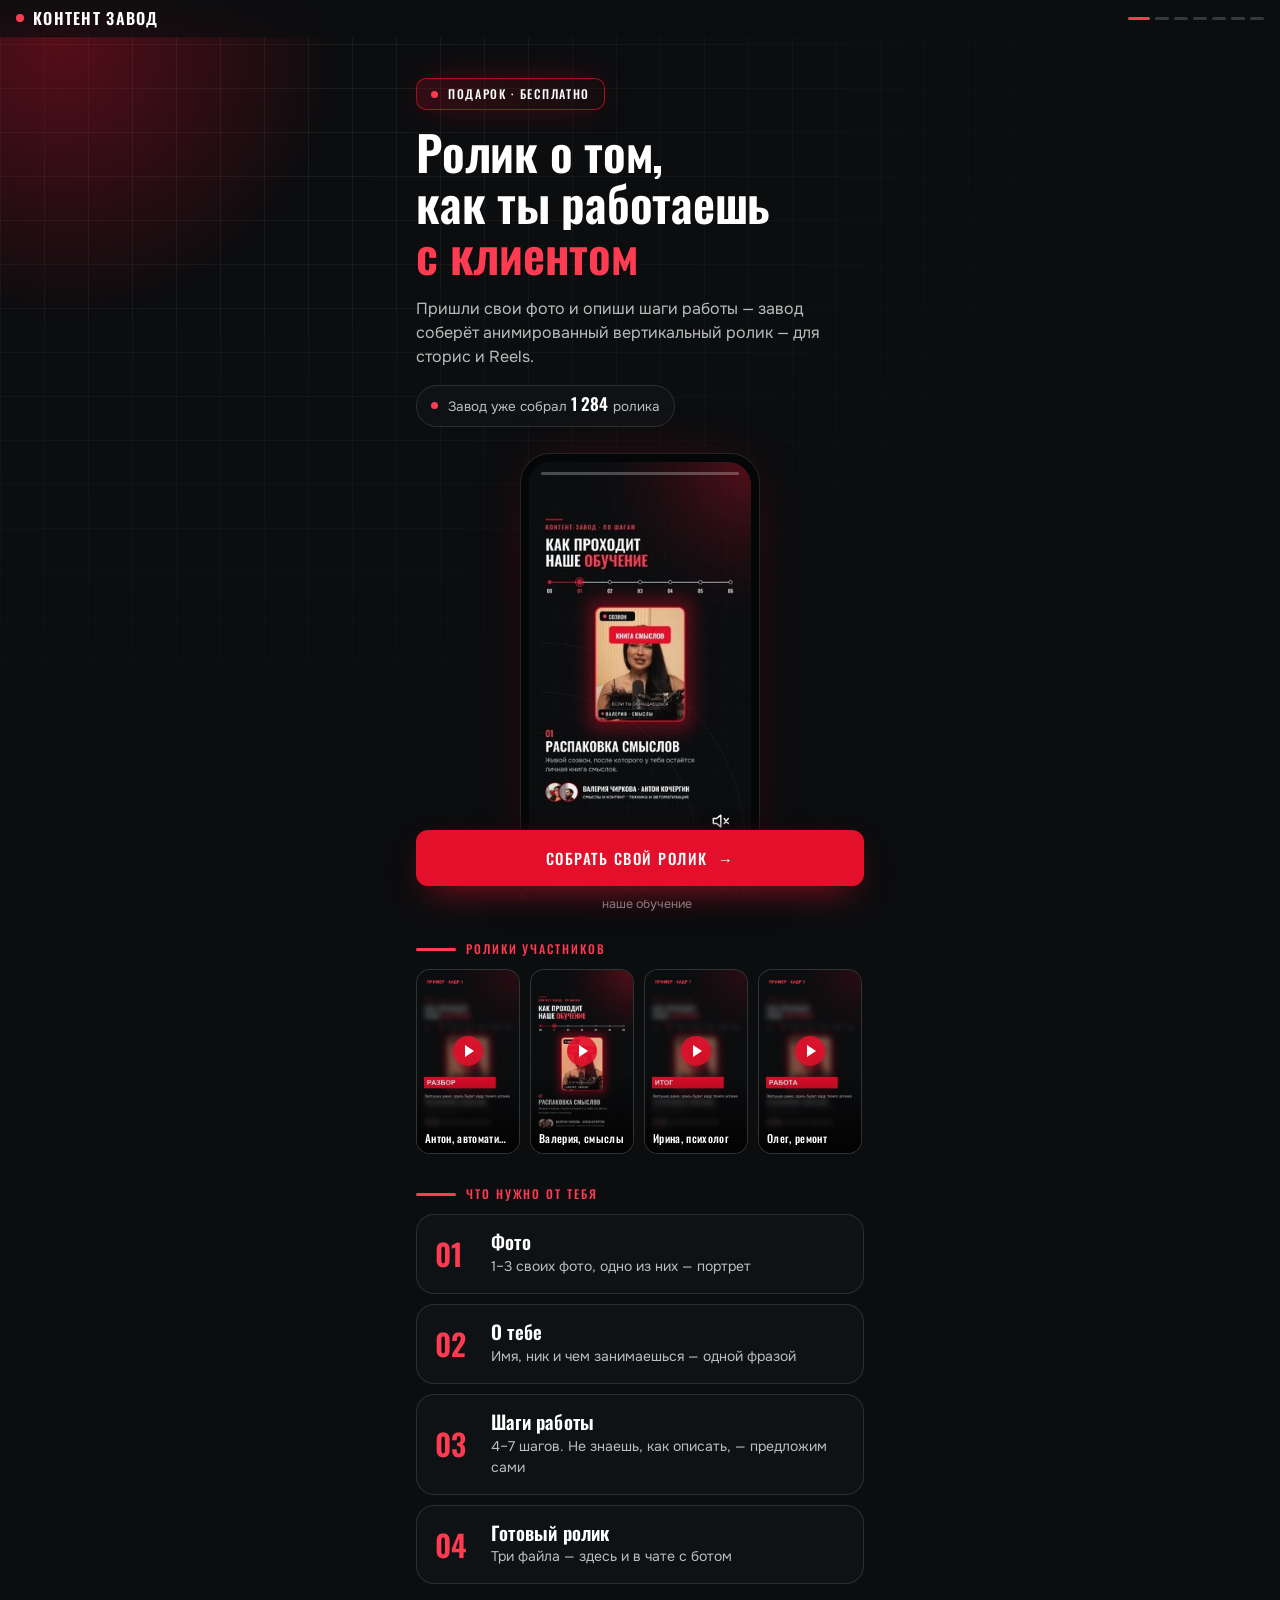
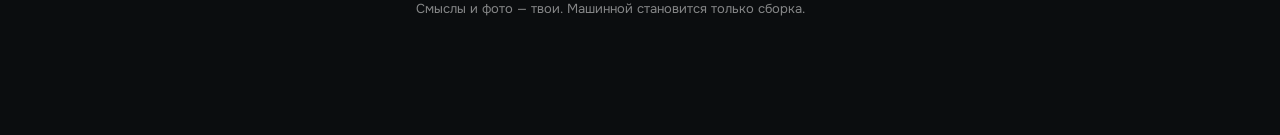
==== app/index.html @ 352eba52 "Живое приложение-прототип (подарок + пульт завода, подставные данные), старт index → app/?demo=1" ====
<!doctype html>
<html lang="ru">
<head>
<meta charset="utf-8">
<meta name="viewport" content="width=device-width, initial-scale=1, viewport-fit=cover, maximum-scale=1, user-scalable=no">
<meta name="color-scheme" content="dark">
<meta name="theme-color" content="#0B0D0F">
<meta name="robots" content="noindex, nofollow">
<title>КОНТЕНТ ЗАВОД — твой ролик</title>
<!-- единственный внешний скрипт: мост Telegram. Шрифты, картинки и пример ролика — локальные -->
<script src="https://telegram.org/js/telegram-web-app.js"></script>
<link rel="icon" href="data:image/svg+xml,%3Csvg xmlns='http://www.w3.org/2000/svg' viewBox='0 0 16 16'%3E%3Ccircle cx='8' cy='8' r='6' fill='%23FF3B52'/%3E%3C/svg%3E">
<link rel="stylesheet" href="app.css">
</head>
<body>

<div class="bg" aria-hidden="true"><div class="grid"></div><div class="glow"></div></div>

<header class="top" id="top">
  <button class="back" id="backBtn" type="button" aria-label="Назад">
    <svg viewBox="0 0 24 24"><path d="M15 5l-7 7 7 7"/></svg>
  </button>
  <div class="logo"><i></i>КОНТЕНТ ЗАВОД</div>
  <div class="steps" id="steps" aria-hidden="true"><i></i><i></i><i></i><i></i><i></i><i></i><i></i></div>
</header>

<main id="app">

<!-- 1. ПРИВЕТСТВИЕ + ПРИМЕР -->
<section class="scr" data-screen="welcome" aria-labelledby="h-welcome">
  <span class="plaque in"><i></i>Подарок · бесплатно</span>
  <h1 id="h-welcome" class="title">
    <span class="ln"><span>Ролик о том,</span></span>
    <span class="ln"><span>как ты работаешь</span></span>
    <span class="ln"><span><em>с клиентом</em></span></span>
  </h1>
  <p class="lead in d2">Пришли свои фото и опиши шаги работы — завод соберёт анимированный вертикальный ролик — для сторис и Reels.</p>
  <div class="counter" id="counter" hidden><span class="counter-pulse" aria-hidden="true"></span><span>Завод уже собрал <b id="cntNum">0</b> <span id="cntWord">роликов</span></span></div>

  <figure class="example in d3">
    <div class="phone">
      <div class="scr9">
        <video id="exVideo" src="primer/example.mp4" poster="primer/example.jpg" playsinline muted loop autoplay preload="metadata"></video>
        <button class="snd" type="button" data-for="exVideo" aria-label="Включить звук">
          <svg viewBox="0 0 24 24"><path d="M4 9v6h4l5 4V5L8 9H4z"/><path class="x" d="M17 9l5 6M22 9l-5 6"/><path class="w" d="M17 8.5a5 5 0 010 7M19.5 6a8.5 8.5 0 010 12"/></svg>
        </button>
        <div class="vprog"><i data-prog="exVideo"></i></div>
      </div>
    </div>
    <figcaption><span class="dot"></span>Пример: так завод собрал ролик про наше обучение</figcaption>
  </figure>

  <div class="gal" id="gal" hidden>
    <div class="gal-h"><span class="eyebrow">Ролики участников</span></div>
    <div class="gal-row" id="galRow"></div>
  </div>

  <div class="eyebrow in d3">Что нужно от тебя</div>
  <ol class="how">
    <li class="in d3"><b>01</b><div><strong>Фото</strong><span>1–3 своих фото, одно из них — портрет</span></div></li>
    <li class="in d4"><b>02</b><div><strong>О тебе</strong><span>Имя, ник и чем занимаешься — одной фразой</span></div></li>
    <li class="in d5"><b>03</b><div><strong>Шаги работы</strong><span>4–7 шагов. Не знаешь, как описать, — предложим сами</span></div></li>
    <li class="in d5"><b>04</b><div><strong>Готовый ролик</strong><span>Три файла — здесь и в чате с ботом</span></div></li>
  </ol>
  <p class="fine in d5">Смыслы и фото — твои. Машинной становится только сборка.</p>
</section>

<!-- 2. СОГЛАСИЕ + ФОТО -->
<section class="scr" data-screen="photos" aria-labelledby="h-photos">
  <div class="eyebrow">Шаг 1 из 4</div>
  <h2 id="h-photos" class="title2">Твои <em>фото</em></h2>
  <p class="lead">От одного до трёх. Первое — портрет: лицо крупно, хороший свет.</p>

  <label class="consent" id="consentBox">
    <input type="checkbox" id="consent">
    <span class="cb" aria-hidden="true"></span>
    <span class="ctext">Соглашаюсь на обработку моих фото. Они нужны только для этого ролика и удаляются через 7 дней. <button type="button" class="inline-link" id="policyLink">Политика обработки данных</button></span>
  </label>

  <div class="slots" id="slots">
    <button class="slot main" type="button" data-slot="0"><span class="slot-empty"><span class="plus"><svg viewBox="0 0 24 24"><path d="M12 5v14M5 12h14"/></svg></span><b>Портрет</b><small>обязательно</small></span></button>
    <button class="slot" type="button" data-slot="1"><span class="slot-empty"><span class="plus sm"><svg viewBox="0 0 24 24"><path d="M12 5v14M5 12h14"/></svg></span><b>Ещё фото</b><small>по желанию</small></span></button>
    <button class="slot" type="button" data-slot="2"><span class="slot-empty"><span class="plus sm"><svg viewBox="0 0 24 24"><path d="M12 5v14M5 12h14"/></svg></span><b>Ещё фото</b><small>по желанию</small></span></button>
  </div>
  <input type="file" id="fileInput" accept="image/*" multiple hidden>
  <p class="slot-hint" id="slotHint">Сначала отметь согласие — потом откроется загрузка.</p>
  <button class="demo-fill" id="demoFill" type="button" hidden>Демо: взять примеры фото</button>

  <details class="tips">
    <summary>Какие фото подойдут</summary>
    <ul>
      <li><b>Портрет.</b> Ты смотришь в камеру, лицо крупно, свет спереди или сбоку. Можно селфи.</li>
      <li><b>Ещё фото.</b> Ты за работой, с ноутбуком, на встрече или выступлении — то, что показывает твоё дело.</li>
      <li><b>Только ты.</b> Без чужих лиц на первом плане — ролик про тебя.</li>
      <li><b>Вертикальные лучше.</b> Горизонтальные тоже примем, но обрежем по бокам.</li>
    </ul>
  </details>
  <div class="upbar" id="upbar" hidden><i><u id="upProg"></u></i><span id="upText">Загружаю…</span></div>
</section>

<!-- 3. О ТЕБЕ -->
<section class="scr" data-screen="about" aria-labelledby="h-about">
  <div class="eyebrow">Шаг 2 из 4</div>
  <h2 id="h-about" class="title2">Расскажи <em>о себе</em></h2>
  <p class="lead">Эти слова будут в ролике — пиши так, как хочешь, чтобы тебя видели.</p>

  <div class="field">
    <label for="imya">Как тебя подписать</label>
    <input id="imya" maxlength="40" autocomplete="name" placeholder="Например: Анна Смирнова">
  </div>
  <div class="field">
    <label for="nik">Ник в соцсетях</label>
    <input id="nik" maxlength="40" autocomplete="off" autocapitalize="off" spellcheck="false" placeholder="@anna.smm">
  </div>
  <div class="field">
    <label for="niche">Чем ты занимаешься <small>одной фразой</small></label>
    <input id="niche" maxlength="90" autocomplete="off" placeholder="Например: дизайн интерьеров под ключ">
    <div class="hint"><span>По этой фразе завод подскажет шаги, если понадобится.</span></div>
  </div>
  <div class="field">
    <label for="zagolovok">Заголовок ролика <small>необязательно</small></label>
    <input id="zagolovok" maxlength="40" autocomplete="off" placeholder="КАК Я РАБОТАЮ С КЛИЕНТОМ">
    <div class="hint"><span>Пусто — поставим «Как я работаю с клиентом».</span><b id="zgCount">0/40</b></div>
  </div>
</section>

<!-- 4. ШАГИ -->
<section class="scr" data-screen="steps" aria-labelledby="h-steps">
  <div class="eyebrow">Шаг 3 из 4</div>
  <h2 id="h-steps" class="title2">Как ты ведёшь <em>клиента</em></h2>
  <p class="lead">От 4 до 7 шагов: от первого касания до результата. У каждого — короткое название и пояснение в одну строку.</p>

  <button class="suggest" id="suggestBtn" type="button">
    <svg viewBox="0 0 24 24"><path d="M12 3l1.8 4.7L18.5 9.5 13.8 11.3 12 16l-1.8-4.7L5.5 9.5l4.7-1.8z"/><path d="M19 15l.8 2.2L22 18l-2.2.8L19 21l-.8-2.2L16 18l2.2-.8z"/></svg>
    <span><b>Предложи шаги сам</b><small id="suggestSub">По твоей нише — потом поправишь</small></span>
  </button>

  <button class="voice" id="voiceBtn" type="button" hidden>
    <svg viewBox="0 0 24 24"><rect x="9" y="3" width="6" height="11" rx="3"/><path d="M5.5 11a6.5 6.5 0 0013 0M12 17.5V21M8.5 21h7"/></svg>
    <span><b>Надиктовать голосом</b><small>Расскажи боту — он разложит на шаги</small></span>
  </button>
  <div class="voice-wait" id="voiceWait" hidden role="status" aria-live="polite">
    <span class="eq" aria-hidden="true"><i></i><i></i><i></i><i></i><i></i></span>
    <span class="vw-t"><b id="voiceWaitH">Жду голосовое</b><small id="voiceWaitText">В чате с ботом удерживай микрофон и расскажи по порядку, как ведёшь клиента. Шаги появятся здесь сами.</small></span>
    <button type="button" class="vw-x" id="voiceStop" aria-label="Не ждать голосовое"><svg viewBox="0 0 24 24"><path d="M6 6l12 12M18 6L6 18"/></svg></button>
  </div>

  <ol class="shagi" id="shagi"></ol>
  <button class="add-step" id="addStep" type="button"><svg viewBox="0 0 24 24"><path d="M12 5v14M5 12h14"/></svg>Добавить шаг</button>
  <p class="fine" id="stepsNote"></p>
</section>

<!-- 5. ЦВЕТ -->
<section class="scr" data-screen="color" aria-labelledby="h-color">
  <div class="eyebrow">Шаг 4 из 4</div>
  <h2 id="h-color" class="title2">Цвет и <em>стиль</em></h2>
  <p class="lead">Необязательно. По умолчанию — красный Контент-завода. Ниже — твой ролик до сборки.</p>

  <div class="swatches" id="swatches" role="radiogroup" aria-label="Цвет акцента"></div>
  <p class="sw-cap" id="swCap">Красный завода</p>

  <div class="styles" id="styles" hidden>
    <div class="styles-h">Оформление</div>
    <div class="style-row" id="styleRow" role="radiogroup" aria-label="Оформление ролика"></div>
  </div>

  <div class="mock" id="mock" aria-hidden="true">
    <div class="mock-live"><i></i>Живой макет</div>
    <div class="phone">
      <div class="scr9 mk" id="mk">
        <div class="mk-glow"></div>
        <div class="mk-bars" id="mkBars"></div>
        <div class="mk-head">
          <div class="mk-eb"><i></i><span id="mkEb">ПО ШАГАМ</span></div>
          <div class="mk-h" id="mkH">КАК Я РАБОТАЮ <em>С КЛИЕНТОМ</em></div>
          <div class="mk-line" id="mkLine"><u id="mkRun"></u></div>
        </div>
        <div class="mk-stage" id="mkStage"></div>
        <div class="mk-foot"><img id="mkAva" alt=""><span><b id="mkName">ТВОЁ ИМЯ</b><small id="mkNik">@nik</small></span></div>
      </div>
    </div>
    <p class="mock-cap">Так пойдут твои шаги в ролике. Точный вид соберёт завод.</p>
  </div>
</section>

<!-- 6. СБОРКА -->
<section class="scr" data-screen="build" aria-labelledby="h-build">
  <div class="eyebrow">Сборка</div>
  <h2 id="h-build" class="title2">Собираю <em>твой ролик</em>…</h2>

  <div class="machine" aria-hidden="true">
    <svg class="ring" viewBox="0 0 200 200">
      <defs><linearGradient id="rg" x1="0" y1="0" x2="1" y2="1"><stop offset="0" stop-color="#FF6A7C"/><stop offset="1" stop-color="#E4102B"/></linearGradient></defs>
      <circle class="trk" cx="100" cy="100" r="88"/>
      <circle class="val" id="ringVal" cx="100" cy="100" r="88"/>
      <circle class="orb" cx="100" cy="12" r="5"/>
    </svg>
    <div class="pct"><b id="pctNum">0</b><span>%</span></div>
  </div>
  <div class="stage" role="status" aria-live="polite">
    <span class="dot"></span><span id="stageText">Готовлю фото</span>
  </div>
  <p class="stage-detail" id="stageDetail" aria-live="polite"></p>
  <div class="queue" id="queueBox" hidden>Перед тобой в очереди: <b id="queueNum">1</b></div>

  <div class="belt" id="beltBox" aria-hidden="true"><div class="belt-track" id="belt"></div><span class="scan"></span></div>

  <div class="reel" id="reel" hidden>
    <div class="reel-h"><span>Кадры твоего ролика</span><b id="reelCount">0</b></div>
    <div class="reel-track" id="reelTrack"></div>
  </div>

  <p class="note-chat">Можно свернуть приложение — готовые ролики придут тебе в чат от бота.</p>

  <div class="warm">
    <div class="warm-h">Пока ждёшь: завод умеет ещё…</div>
    <div class="warm-view" id="warm"></div>
    <div class="warm-dots" id="warmDots"></div>
  </div>
</section>

<!-- 7. ГОТОВО + ДОЖИМ -->
<section class="scr" data-screen="done" aria-labelledby="h-done">
  <div class="burst" aria-hidden="true"><i></i><i></i><i></i></div>
  <span class="plaque"><i></i>Готово</span>
  <h2 id="h-done" class="title2">Твой ролик — <em>готов</em></h2>

  <div class="fmt-tabs" role="tablist" id="fmtTabs">
    <button type="button" role="tab" data-fmt="instagram" class="on" aria-selected="true">Instagram</button>
    <button type="button" role="tab" data-fmt="telegram" aria-selected="false">Telegram</button>
    <button type="button" role="tab" data-fmt="youtube" aria-selected="false">YouTube</button>
  </div>

  <div class="player">
    <div class="phone big">
      <div class="scr9">
        <video id="video" playsinline loop muted preload="auto"></video>
        <button class="snd" type="button" data-for="video" aria-label="Включить звук">
          <svg viewBox="0 0 24 24"><path d="M4 9v6h4l5 4V5L8 9H4z"/><path class="x" d="M17 9l5 6M22 9l-5 6"/><path class="w" d="M17 8.5a5 5 0 010 7M19.5 6a8.5 8.5 0 010 12"/></svg>
        </button>
        <div class="vprog"><i data-prog="video"></i></div>
        <button class="fs-btn" type="button" id="fsBtn" aria-label="Смотреть на весь экран">
          <svg viewBox="0 0 24 24"><path d="M4 9V4h5M20 9V4h-5M4 15v5h5M20 15v5h-5"/></svg>
        </button>
      </div>
    </div>
  </div>

  <button class="btn story block" id="storyBtn" type="button" hidden>
    <svg viewBox="0 0 24 24"><circle cx="12" cy="12" r="9" stroke-dasharray="4 2.6"/><path d="M12 8v8M8 12h8"/></svg>Выложить в сторис
  </button>

  <div class="files" id="files">
    <div class="frow"><span class="fic">IG</span><span class="fnm"><b>Instagram</b><small>Reels</small></span><button class="btn white sm" type="button" data-dl="instagram"><svg viewBox="0 0 24 24"><path d="M12 4v11M7 10l5 5 5-5M5 20h14"/></svg>Скачать</button></div>
    <div class="frow"><span class="fic">TG</span><span class="fnm"><b>Telegram</b><small>сторис</small></span><button class="btn white sm" type="button" data-dl="telegram"><svg viewBox="0 0 24 24"><path d="M12 4v11M7 10l5 5 5-5M5 20h14"/></svg>Скачать</button></div>
    <div class="frow"><span class="fic">YT</span><span class="fnm"><b>YouTube</b><small>Shorts</small></span><button class="btn white sm" type="button" data-dl="youtube"><svg viewBox="0 0 24 24"><path d="M12 4v11M7 10l5 5 5-5M5 20h14"/></svg>Скачать</button></div>
  </div>
  <div class="unlock" id="unlockBox" hidden>
    <div class="unlock-t"><b>Instagram и YouTube — за подписку</b><small id="unlockText">Подпишись на канал завода — и оба формата откроются здесь же.</small></div>
    <button class="btn white sm" type="button" id="unlockBtn"><svg viewBox="0 0 24 24"><rect x="5" y="11" width="14" height="10" rx="2"/><path d="M8 11V8a4 4 0 018 0"/></svg><span id="unlockLbl">Открыть за подписку</span></button>
  </div>
  <p class="fine center">Ролик придёт тебе и в чат от бота — оттуда удобно переслать и выложить.</p>
  <button class="link-btn" id="chatBtn" type="button">Перейти в чат с ботом</button>

  <div class="vau">
    <div class="ba" id="baBox" hidden>
      <div class="vau-h">До и после</div>
      <div class="ba-view" id="baView">
        <img class="ba-after" id="baAfter" alt="Кадр из твоего ролика">
        <div class="ba-before" id="baBefore"><img id="baBeforeImg" alt="Твоё фото"></div>
        <span class="ba-tag l">Было: фото</span><span class="ba-tag r">Стало: ролик</span>
        <div class="ba-knob" id="baKnob"><i></i></div>
      </div>
    </div>

    <div class="hours" id="hoursBox" hidden>
      <div class="hours-n">≈<b id="hoursNum">0</b><span>ч</span></div>
      <p id="hoursText">столько потратил бы монтажёр на такой ролик. У завода ушло несколько минут.</p>
    </div>

    <div class="post" id="postBox" hidden>
      <div class="vau-h">Текст к посту</div>
      <div class="post-txt" id="postText"></div>
      <button class="btn ghost block" type="button" id="copyBtn"><svg viewBox="0 0 24 24"><rect x="8" y="8" width="12" height="12" rx="2"/><path d="M16 8V5a1 1 0 00-1-1H5a1 1 0 00-1 1v10a1 1 0 001 1h3"/></svg><span id="copyLbl">Скопировать текст</span></button>
    </div>

    <button class="gift" id="giftBtn" type="button" hidden>
      <span class="gift-ic"><svg viewBox="0 0 24 24"><rect x="3.5" y="9" width="17" height="11.5" rx="1.5"/><path d="M2.5 9h19v-3.5h-19zM12 5.5v15M12 5.5C9 1.5 5.5 3.5 8 5.5M12 5.5c3-4 6.5-2 4 0"/></svg></span>
      <span><b>Подарить ролик другу</b><small id="giftSub">Друг соберёт свой — тебе ещё одна бесплатная сборка</small></span>
    </button>

    <button class="redo" id="redoBtn" type="button" hidden>
      <svg viewBox="0 0 24 24"><path d="M4 20h4L19 9l-4-4L4 16z"/><path d="M13.5 6.5l4 4"/></svg>
      <span><b>Поправить текст и пересобрать</b><small id="redoSub">Одна бесплатная правка</small></span>
    </button>

    <label class="consent optin" id="optinBox" hidden>
      <input type="checkbox" id="optin">
      <span class="cb" aria-hidden="true"></span>
      <span class="ctext">Можно показать мой ролик в галерее участников — на первом экране приложения.</span>
    </label>
  </div>

  <!-- МЯГКОЕ ПРЕДЛОЖЕНИЕ: пульт завода в этом же приложении (zavod/) -->
  <div class="soft-zavod rv" id="softZavod">
    <div class="eyebrow">А если так — каждый день?</div>
    <h3>Подключи <em>завод</em> прямо здесь</h3>
    <p>Reels, карусели и подписи на твоих смыслах — в этом же Telegram. Присылаешь видео, утверждаешь, а завод выкладывает во все соцсети.</p>
  </div>

  <!-- ДОЖИМ -->
  <div class="funnel">
    <div class="beat rv"><b>01</b><h3>Это — <em>один</em> ролик.</h3><p>Из пары фото и твоих шагов получилось то, что не стыдно выложить.</p></div>
    <div class="beat rv"><b>02</b><h3>Хочешь, чтобы так собиралось <em>всё</em>?</h3><p>Reels, карусели, сторис, подписи — каждый день. Без вечеров за монтажом и без SMM-специалиста, которого каждый раз учишь заново.</p>
      <div class="tags"><span>Карусели</span><span>Reels</span><span>Разговорные Reels</span><span>Сторис</span><span>Подписи</span><span>Хуки</span></div></div>
    <div class="beat rv"><b>03</b><h3>На твоих смыслах, а не шаблонах.</h3><p>Живой созвон-распаковка с Валерией — и у тебя остаётся личная книга смыслов. На ней завод собирает хуки и тексты твоим голосом.</p></div>
    <div class="beat rv"><b>04</b><h3>И сам <em>публикует</em> во все соцсети.</h3><p>Каждая площадка получает свою подпись и выходит по плану, пока ты занят делом.</p></div>
    <div class="marq rv" aria-hidden="true"><div class="marq-row"><span>Instagram</span><span>ВКонтакте</span><span>Telegram</span><span>YouTube</span><span>Threads</span><span>Дзен</span><span>Rutube</span><span>Одноклассники</span><span>Instagram</span><span>ВКонтакте</span><span>Telegram</span><span>YouTube</span><span>Threads</span><span>Дзен</span><span>Rutube</span><span>Одноклассники</span></div></div>

    <div class="offer rv">
      <div class="offer-glow" aria-hidden="true"></div>
      <span class="badge">Это Контент-завод</span>
      <h3 class="offer-h">Реши вопрос с контентом <em>раз и навсегда</em></h3>
      <p>Хочешь, чтобы твой контент собирался с ещё более глубокими смыслами и хуками — автоматически, каждый день, и сам публиковался во все соцсети? Подключай завод прямо здесь, в Telegram.</p>
      <ul class="offer-list">
        <li>Не подрядчик и не сервис, а программа, которая стоит у тебя</li>
        <li>На твоих смыслах и твоей съёмке — без ИИ-аватаров</li>
        <li>Пройдём вместе или сделаем за тебя — как тебе удобнее</li>
      </ul>
      <!-- одна главная кнопка экрана: пульт завода в этом же приложении (zavod/) -->
      <button class="btn mega" id="zavodBtn" type="button"><span>Подключить завод</span><span class="arr">→</span></button>
      <button class="btn ghost block" id="siteBtn" type="button">Подробнее на сайте</button>
      <!-- бывшая «Забрать Контент-завод»: прямая оплата (S.offer.pay_url) — теперь второстепенной ссылкой -->
      <button class="link-btn" id="payBtn" type="button">Сразу к оплате</button>
      <p class="formula">Подрядчик уходит и забирает всё. Система остаётся у тебя.</p>
    </div>

    <div class="codeword rv">
      <div class="cw-word">ЗАВОД</div>
      <p><b>Хочешь сначала посмотреть вживую?</b> Напиши Валерии слово <b class="acc">ЗАВОД</b> — она расскажет, как работает наша автоматизация, и позовёт на ближайший эфир или созвон.</p>
      <button class="btn block" id="callBtn" type="button" hidden><svg viewBox="0 0 24 24"><rect x="3.5" y="5" width="17" height="15" rx="2"/><path d="M3.5 10h17M8 3v4M16 3v4"/></svg>Записаться на созвон</button>
      <button class="btn ghost block" id="mgrBtn" type="button"><svg viewBox="0 0 24 24"><path d="M21 4L3 11l6 2 2 6 3-4 5 4 2-15z"/></svg>Написать Валерии</button>
    </div>
  </div>
</section>

<!-- Ошибка сборки -->
<section class="scr" data-screen="fail" aria-labelledby="h-fail">
  <div class="eyebrow">Что-то пошло не так</div>
  <h2 id="h-fail" class="title2">Ролик <em>не собрался</em></h2>
  <p class="lead" id="failText">Такое бывает, если фото повреждено или связь оборвалась. Попробуй ещё раз — всё, что ты заполнил, сохранено.</p>
</section>

</main>

<div class="cta" id="cta"><button class="btn block" id="ctaBtn" type="button"><span id="ctaText">Собрать свой ролик</span><span class="arr">→</span></button></div>
<div class="theater" id="theater" hidden role="dialog" aria-modal="true" aria-label="Просмотр ролика">
  <video id="thVideo" playsinline loop preload="auto"></video>
  <div class="th-cap" id="thCap"></div>
  <button class="th-x" id="thClose" type="button" aria-label="Закрыть"><svg viewBox="0 0 24 24"><path d="M6 6l12 12M18 6L6 18"/></svg></button>
</div>

<div class="sheet" id="sheet" hidden role="dialog" aria-modal="true" aria-labelledby="h-sheet">
  <div class="sheet-bg" id="sheetBg"></div>
  <div class="sheet-card">
    <div class="sheet-grip" aria-hidden="true"></div>
    <h3 id="h-sheet" class="sheet-h">Поправить <em>текст</em></h3>
    <p class="sheet-sub">Фото и цвет останутся, завод пересоберёт ролик с новым текстом. Правка одна — проверь всё внимательно.</p>
    <div class="field"><label for="rzZag">Заголовок</label><input id="rzZag" maxlength="40" autocomplete="off"></div>
    <div class="field"><label for="rzImya">Имя</label><input id="rzImya" maxlength="40" autocomplete="off"></div>
    <div class="field"><label for="rzNik">Ник</label><input id="rzNik" maxlength="40" autocomplete="off" autocapitalize="off" spellcheck="false"></div>
    <div class="sheet-steps-h">Шаги</div>
    <ol class="shagi" id="rzShagi"></ol>
    <button class="btn block" id="rzGo" type="button"><span>Пересобрать ролик</span><span class="arr">→</span></button>
    <button class="link-btn" id="rzCancel" type="button">Не сейчас</button>
  </div>
</div>

<div class="toast" id="toast" role="alert"></div>
<div class="flash-screen" id="flashScr" aria-hidden="true"></div>

<script src="app.js"></script>
</body>
</html>
---- app/app.css ----
/* Контент-завод · мини-приложение лид-магнита. Стиль — сайт завода + брендбук v1.0 */
@font-face{font-family:'Onest';font-weight:400;font-display:swap;src:url(fonts/onest-400-cyrillic.woff2) format('woff2');unicode-range:U+0301,U+0400-045F,U+0490-0491,U+04B0-04B1,U+2116}
@font-face{font-family:'Onest';font-weight:400;font-display:swap;src:url(fonts/onest-400-latin.woff2) format('woff2');unicode-range:U+0000-00FF,U+0131,U+0152-0153,U+02BB-02BC,U+02C6,U+02DA,U+02DC,U+0304,U+0308,U+0329,U+2000-206F,U+20AC,U+2122,U+2191,U+2193,U+2212,U+2215,U+FEFF,U+FFFD}
@font-face{font-family:'Onest';font-weight:500;font-display:swap;src:url(fonts/onest-500-cyrillic.woff2) format('woff2');unicode-range:U+0301,U+0400-045F,U+0490-0491,U+04B0-04B1,U+2116}
@font-face{font-family:'Onest';font-weight:500;font-display:swap;src:url(fonts/onest-500-latin.woff2) format('woff2');unicode-range:U+0000-00FF,U+0131,U+0152-0153,U+02BB-02BC,U+02C6,U+02DA,U+02DC,U+0304,U+0308,U+0329,U+2000-206F,U+20AC,U+2122,U+2191,U+2193,U+2212,U+2215,U+FEFF,U+FFFD}
@font-face{font-family:'Oswald';font-weight:500;font-display:swap;src:url(fonts/oswald-500-cyrillic.woff2) format('woff2');unicode-range:U+0301,U+0400-045F,U+0490-0491,U+04B0-04B1,U+2116}
@font-face{font-family:'Oswald';font-weight:500;font-display:swap;src:url(fonts/oswald-500-latin.woff2) format('woff2');unicode-range:U+0000-00FF,U+0131,U+0152-0153,U+02BB-02BC,U+02C6,U+02DA,U+02DC,U+0304,U+0308,U+0329,U+2000-206F,U+20AC,U+2122,U+2191,U+2193,U+2212,U+2215,U+FEFF,U+FFFD}
@font-face{font-family:'Oswald';font-weight:600;font-display:swap;src:url(fonts/oswald-600-cyrillic.woff2) format('woff2');unicode-range:U+0301,U+0400-045F,U+0490-0491,U+04B0-04B1,U+2116}
@font-face{font-family:'Oswald';font-weight:600;font-display:swap;src:url(fonts/oswald-600-latin.woff2) format('woff2');unicode-range:U+0000-00FF,U+0131,U+0152-0153,U+02BB-02BC,U+02C6,U+02DA,U+02DC,U+0304,U+0308,U+0329,U+2000-206F,U+20AC,U+2122,U+2191,U+2193,U+2212,U+2215,U+FEFF,U+FFFD}

:root{
  --red:#E4102B; --red-l:#FF3B52; --ink:#161A1D; --night:#0B0D0F; --card:#0F1214;
  --paper:#F5F6F7; --muted:rgba(255,255,255,.72); --dim:rgba(255,255,255,.5);
  --line:rgba(255,255,255,.12);
  --ease:cubic-bezier(.2,.7,.2,1);
  --safe-t:max(env(safe-area-inset-top,0px), calc(var(--tg-safe-area-inset-top,0px) + var(--tg-content-safe-area-inset-top,0px)));
  --safe-b:max(env(safe-area-inset-bottom,0px), var(--tg-safe-area-inset-bottom,0px));
  --top-h:56px; --cta-h:88px;
  --H:Oswald,Impact,sans-serif; --T:Onest,Arial,sans-serif;
}
*{box-sizing:border-box;margin:0;padding:0;-webkit-tap-highlight-color:transparent}
html,body{background:var(--night);color:#fff}
body{font:400 16px/1.5 var(--T);min-height:100vh;min-height:100dvh;overflow-x:hidden;-webkit-font-smoothing:antialiased;overscroll-behavior-y:none}
img,video{display:block;max-width:100%}
button{font:inherit;color:inherit;background:none;border:0;cursor:pointer}
input{font:inherit}
[hidden]{display:none!important}
em{font-style:normal;color:var(--red-l)}

/* фон: сетка + красное свечение из угла (брендбук, «фон с сеткой») */
.bg{position:fixed;inset:0;z-index:0;pointer-events:none;overflow:hidden}
.bg .grid{position:absolute;inset:0;background-image:linear-gradient(var(--line) 1px,transparent 1px),linear-gradient(90deg,var(--line) 1px,transparent 1px);background-size:44px 44px;-webkit-mask-image:radial-gradient(ellipse at 20% 10%,#000 10%,transparent 65%);mask-image:radial-gradient(ellipse at 20% 10%,#000 10%,transparent 65%);opacity:.45}
.bg .glow{position:absolute;width:640px;height:640px;left:-260px;top:-280px;background:radial-gradient(circle,rgba(228,16,43,.35),transparent 62%);transition:transform 1.2s var(--ease),opacity 1.2s}
body[data-screen="build"] .bg .glow{transform:translate(160px,120px) scale(1.15)}
body[data-screen="done"] .bg .glow{opacity:.6}

/* шапка */
.top{position:fixed;top:0;left:0;right:0;z-index:30;display:flex;align-items:center;gap:12px;padding:calc(var(--safe-t) + 10px) 16px 10px;background:linear-gradient(rgba(11,13,15,.92),rgba(11,13,15,.72));backdrop-filter:blur(12px);-webkit-backdrop-filter:blur(12px);border-bottom:1px solid transparent;transition:border-color .3s}
.top.scrolled{border-color:var(--line)}
.logo{font:600 16px/1 var(--H);letter-spacing:.08em;display:flex;align-items:center;gap:9px;white-space:nowrap}
.logo i{width:8px;height:8px;border-radius:50%;background:var(--red-l);animation:pulse 2s infinite}
@keyframes pulse{0%{box-shadow:0 0 0 0 rgba(255,59,82,.6)}70%{box-shadow:0 0 0 10px rgba(255,59,82,0)}100%{box-shadow:0 0 0 0 rgba(255,59,82,0)}}
.back{width:36px;height:36px;margin-left:-8px;border-radius:10px;display:none;place-items:center}
.back svg{width:22px;height:22px;stroke:#fff;fill:none;stroke-width:1.8;stroke-linecap:round;stroke-linejoin:round}
body.can-back:not(.tg) .back{display:grid}
.steps{margin-left:auto;display:flex;gap:5px}
.steps i{width:14px;height:3px;border-radius:2px;background:rgba(255,255,255,.18);transition:background .4s,width .4s var(--ease)}
.steps i.on{background:var(--red-l);width:22px}
.steps i.past{background:rgba(255,59,82,.55)}

/* экраны */
main{position:relative;z-index:1;overflow-x:hidden;overflow-x:clip}
.scr{display:none;position:relative;padding:calc(var(--safe-t) + var(--top-h) + 22px) 16px calc(var(--cta-h) + var(--safe-b) + 28px);max-width:480px;margin:0 auto;min-height:100vh;min-height:100dvh}
body.tg .scr{padding-bottom:calc(var(--safe-b) + 32px)}
.scr.active{display:block;animation:scrIn .55s var(--ease) both}
.scr.active.from-back{animation-name:scrInBack}
.scr.leaving{display:block;position:absolute;left:0;right:0;top:0;animation:scrOut .3s ease both;pointer-events:none}
@keyframes scrIn{from{opacity:0;transform:translateX(28px)}to{opacity:1;transform:none}}
@keyframes scrInBack{from{opacity:0;transform:translateX(-28px)}to{opacity:1;transform:none}}
@keyframes scrOut{to{opacity:0;transform:translateX(-18px)}}

/* появление элементов внутри экрана */
.scr.active .in{animation:rise .8s var(--ease) both}
.d2{animation-delay:.12s!important}.d3{animation-delay:.22s!important}.d4{animation-delay:.32s!important}.d5{animation-delay:.42s!important}
@keyframes rise{from{opacity:0;transform:translateY(18px)}to{opacity:1;transform:none}}

/* типографика */
.eyebrow{display:flex;align-items:center;gap:10px;font:500 12px/1 var(--H);letter-spacing:.16em;text-transform:uppercase;color:var(--red-l);margin-bottom:14px}
.eyebrow::before{content:"";width:40px;height:3px;background:currentColor;border-radius:2px}
.title{font:600 clamp(38px,11vw,48px)/1.02 var(--H);letter-spacing:-.005em;margin:18px 0 16px}
.title .ln{display:block;overflow:hidden;padding-bottom:.04em}
.title .ln>span{display:block}
.scr.active .title .ln>span{animation:lnUp .9s var(--ease) both}
.scr.active .title .ln:nth-child(2)>span{animation-delay:.1s}
.scr.active .title .ln:nth-child(3)>span{animation-delay:.2s}
@keyframes lnUp{from{transform:translateY(105%)}to{transform:none}}
.title2{font:600 clamp(32px,9vw,40px)/1.04 var(--H);margin:0 0 10px}
.lead{font-size:16px;line-height:1.5;color:var(--muted)}
.fine{font-size:13px;line-height:1.45;color:var(--dim);margin-top:16px}
.center{text-align:center}

/* плашка-анонс */
.plaque{display:inline-flex;align-items:center;gap:10px;padding:9px 14px;border:1px solid rgba(228,16,43,.7);border-radius:10px;background:linear-gradient(90deg,rgba(228,16,43,.18),rgba(228,16,43,.04));box-shadow:0 0 34px -10px rgba(228,16,43,.6);font:500 12px/1 var(--H);letter-spacing:.14em;text-transform:uppercase}
.plaque i{width:7px;height:7px;border-radius:50%;background:var(--red-l);animation:pulse 2s infinite}

/* кнопки */
.btn{display:inline-flex;align-items:center;justify-content:center;gap:10px;min-height:56px;padding:0 22px;border-radius:12px;background:var(--red);color:#fff;font:500 15px/1 var(--H);letter-spacing:.1em;text-transform:uppercase;box-shadow:0 14px 36px -14px rgba(228,16,43,.75);transition:transform .2s var(--ease),background .2s,box-shadow .2s,opacity .2s;user-select:none}
.btn:active{transform:scale(.97)}
.btn .arr{transition:transform .25s var(--ease)}
.btn:hover .arr{transform:translateX(4px)}
.btn svg{width:20px;height:20px;stroke:currentColor;fill:none;stroke-width:1.6;stroke-linecap:round;stroke-linejoin:round}
.btn.ghost{background:transparent;border:1px solid rgba(255,255,255,.28);box-shadow:none}
.btn.block{display:flex;width:100%}
.btn.white{background:#fff;color:var(--ink);box-shadow:0 14px 36px -18px rgba(255,255,255,.35)}
.btn[disabled]{opacity:.38;box-shadow:none;pointer-events:none}
.link-btn{display:block;margin:14px auto 0;padding:10px;font:500 13px/1 var(--H);letter-spacing:.12em;text-transform:uppercase;color:var(--muted);text-decoration:underline;text-decoration-color:rgba(255,59,82,.6);text-underline-offset:5px}

/* нижняя панель действия (вне Telegram; в Telegram её роль играет MainButton) */
.cta{position:fixed;left:0;right:0;bottom:0;z-index:25;padding:14px 16px calc(var(--safe-b) + 14px);background:linear-gradient(transparent,rgba(11,13,15,.94) 38%);transition:transform .45s var(--ease),opacity .3s}
.cta .btn{max-width:448px;margin:0 auto}
.cta.hide{transform:translateY(110%);opacity:0;pointer-events:none}
body.tg .cta{display:none}


/* ===== 1. приветствие ===== */
.phone{background:#050607;border:1px solid var(--line);border-radius:30px;padding:8px;box-shadow:0 40px 80px -40px rgba(0,0,0,.9),0 0 60px -20px rgba(228,16,43,.35)}
.scr9{position:relative;aspect-ratio:9/16;border-radius:23px;overflow:hidden;background:#15181b}
.example{position:relative;width:64%;max-width:240px;margin:26px auto 30px}
.example .phone{animation:floaty 6s ease-in-out infinite}
@keyframes floaty{0%,100%{transform:translateY(0)}50%{transform:translateY(-8px)}}
.example figcaption{display:flex;align-items:center;justify-content:center;gap:8px;margin-top:14px;text-align:center;font-size:12.5px;line-height:1.35;color:var(--dim)}
.example figcaption .dot{width:6px;height:6px;flex:none;border-radius:50%;background:var(--red-l)}
.how{list-style:none;display:grid;gap:10px}
.how li{display:flex;gap:16px;align-items:center;background:var(--card);border:1px solid var(--line);border-radius:18px;padding:16px 18px}
.how b{font:600 30px/1 var(--H);color:var(--red-l);min-width:40px}
.how strong{display:block;font:600 19px/1.15 var(--H);letter-spacing:.01em}
.how span{display:block;font-size:14px;color:var(--muted);margin-top:3px}

/* ===== 2. фото, 3. о себе — общие поля ===== */
.demo-fill{display:block;width:100%;margin-top:10px;padding:12px;border:1px solid var(--line);border-radius:12px;font:500 12px/1 var(--H);letter-spacing:.12em;text-transform:uppercase;color:var(--muted)}
.tips{margin-top:18px;background:var(--card);border:1px solid var(--line);border-radius:18px;padding:4px 18px}
.tips summary{list-style:none;cursor:pointer;display:flex;justify-content:space-between;align-items:center;gap:10px;padding:14px 0;font:500 13px/1.3 var(--H);letter-spacing:.1em;text-transform:uppercase}
.tips summary::-webkit-details-marker{display:none}
.tips summary::after{content:"+";color:var(--red-l);font-size:22px;line-height:1;transition:transform .3s}
.tips[open] summary::after{transform:rotate(45deg)}
.tips ul{list-style:none;display:grid;gap:10px;padding-bottom:16px}
.tips li{position:relative;padding-left:18px;font-size:14px;line-height:1.45;color:var(--muted)}
.tips li::before{content:"";position:absolute;left:0;top:.55em;width:8px;height:2px;background:var(--red-l)}
.tips li b{color:#fff;font-weight:500}
.upbar{margin-top:16px}
.upbar i{display:block;height:4px;border-radius:2px;background:rgba(255,255,255,.1);overflow:hidden}
.upbar u{display:block;height:100%;width:0;background:linear-gradient(90deg,#FF6A7C,#E4102B);transition:width .3s}
.upbar span{display:block;margin-top:8px;font-size:13px;color:var(--muted)}
.field{margin-top:16px}
.field label{display:flex;justify-content:space-between;align-items:baseline;font:500 12px/1 var(--H);letter-spacing:.14em;text-transform:uppercase;margin-bottom:10px}
.field label small{font:400 12px/1 var(--T);letter-spacing:0;text-transform:none;color:var(--dim)}
.field input{width:100%;height:54px;padding:0 16px;border-radius:14px;background:var(--card);border:1px solid var(--line);color:#fff;font-size:16px;outline:none;transition:border-color .2s,box-shadow .2s}
.field input::placeholder{color:rgba(255,255,255,.35)}
.field input:focus{border-color:var(--red-l);box-shadow:0 0 0 3px rgba(255,59,82,.18)}
.field input.bad{border-color:var(--red-l);box-shadow:0 0 0 3px rgba(255,59,82,.18)}
.hint{display:flex;justify-content:space-between;gap:12px;margin-top:8px;font-size:12.5px;line-height:1.4;color:var(--dim)}
.hint b{font-weight:400;white-space:nowrap}

/* ===== 6. сборка ===== */
.machine{position:relative;width:min(62vw,230px);aspect-ratio:1;margin:26px auto 18px}
.ring{width:100%;height:100%;transform:rotate(-90deg);overflow:visible}
.ring circle{fill:none;stroke-width:6}
.ring .trk{stroke:rgba(255,255,255,.08)}
.ring .val{stroke:url(#rg);stroke-linecap:round;stroke-dasharray:553;stroke-dashoffset:553;transition:stroke-dashoffset .9s var(--ease);filter:drop-shadow(0 0 10px rgba(228,16,43,.7))}
.ring .orb{fill:var(--red-l);stroke:none;transform-origin:100px 100px;animation:orb 2.4s linear infinite;filter:drop-shadow(0 0 6px #FF3B52)}
@keyframes orb{to{transform:rotate(360deg)}}
.machine::before{content:"";position:absolute;inset:14%;border-radius:50%;background:radial-gradient(circle,rgba(228,16,43,.22),transparent 70%);animation:breathe 2.6s ease-in-out infinite}
@keyframes breathe{0%,100%{transform:scale(.9);opacity:.6}50%{transform:scale(1.05);opacity:1}}
.pct{position:absolute;inset:0;display:flex;align-items:center;justify-content:center;gap:2px}
.pct b{font:600 64px/1 var(--H);font-variant-numeric:tabular-nums}
.pct span{font:600 26px/1 var(--H);color:var(--red-l);margin-top:-18px}
.stage{display:flex;align-items:center;justify-content:center;gap:10px;min-height:24px;font:500 14px/1.2 var(--H);letter-spacing:.12em;text-transform:uppercase;text-align:center}
.stage .dot{width:7px;height:7px;flex:none;border-radius:50%;background:var(--red-l);animation:pulse 1.6s infinite}
#stageText{transition:opacity .25s}
#stageText.swap{opacity:0}
.queue{margin:12px auto 0;width:max-content;max-width:100%;padding:8px 14px;border-radius:10px;border:1px solid var(--line);background:var(--card);font-size:13px;color:var(--muted)}
.queue b{font:600 16px/1 var(--H);color:#fff;margin-left:4px}
.belt{position:relative;margin:22px -16px 0;height:92px;overflow:hidden;-webkit-mask-image:linear-gradient(90deg,transparent,#000 15%,#000 85%,transparent);mask-image:linear-gradient(90deg,transparent,#000 15%,#000 85%,transparent)}
.belt-track{display:flex;gap:8px;width:max-content;animation:beltm 22s linear infinite;padding:4px 0}
.belt-track div{width:48px;height:84px;flex:none;border-radius:8px;overflow:hidden;background:#1b1f22;border:1px solid var(--line)}
.belt-track img{width:100%;height:100%;object-fit:cover;filter:grayscale(1) brightness(.7)}
@keyframes beltm{to{transform:translateX(-50%)}}
.belt .scan{position:absolute;left:50%;top:0;bottom:0;width:2px;margin-left:-1px;background:var(--red-l);box-shadow:0 0 18px 4px rgba(255,59,82,.55)}
.note-chat{margin:16px 0 0;text-align:center;font-size:13px;color:var(--dim)}
.warm{margin-top:26px}
.warm-h{font:500 12px/1 var(--H);letter-spacing:.14em;text-transform:uppercase;color:var(--red-l);margin-bottom:12px}
.warm-view{position:relative;min-height:150px}
.wcard{position:absolute;inset:0;display:grid;grid-template-columns:88px 1fr;gap:14px;align-items:center;padding:12px;border-radius:18px;background:var(--card);border:1px solid var(--line);opacity:0;transform:translateY(12px);transition:opacity .6s var(--ease),transform .6s var(--ease);pointer-events:none}
.wcard.on{opacity:1;transform:none;pointer-events:auto}
.wcard .wimg{aspect-ratio:4/5;border-radius:10px;overflow:hidden;background:#1b1f22;display:grid;place-items:center}
.wcard .wimg img{width:100%;height:100%;object-fit:cover}
.wcard .wimg svg{width:34px;height:34px;stroke:var(--red-l);fill:none;stroke-width:1.5;stroke-linecap:round;stroke-linejoin:round}
.wcard b{display:block;font:600 18px/1.15 var(--H)}
.wcard p{font-size:13.5px;line-height:1.42;color:var(--muted);margin-top:5px}
.warm-dots{display:flex;gap:5px;justify-content:center;margin-top:12px}
.warm-dots i{width:6px;height:6px;border-radius:3px;background:rgba(255,255,255,.2);transition:width .4s var(--ease),background .4s}
.warm-dots i.on{width:18px;background:var(--red-l)}

/* ===== 7. готово ===== */
[data-screen="done"]{text-align:left}
.burst{position:absolute;left:50%;top:170px;width:0;height:0;pointer-events:none}
.burst i{position:absolute;left:-160px;top:-160px;width:320px;height:320px;border-radius:50%;border:2px solid rgba(255,59,82,.6);opacity:0}
.scr.active .burst i{animation:ring 1.6s var(--ease) .2s both}
.scr.active .burst i:nth-child(2){animation-delay:.4s}
.scr.active .burst i:nth-child(3){animation-delay:.6s}
@keyframes ring{0%{opacity:.9;transform:scale(.2)}100%{opacity:0;transform:scale(1.6)}}
.flash-screen{position:fixed;inset:0;z-index:40;pointer-events:none;background:radial-gradient(circle at 50% 40%,rgba(255,59,82,.55),rgba(11,13,15,0) 60%);opacity:0}
.flash-screen.go{animation:fs 1s ease-out both}
@keyframes fs{0%{opacity:0}20%{opacity:1}100%{opacity:0}}
[data-screen="done"] .plaque{margin-bottom:14px}
.reveal{margin-top:0}
.player{margin:18px auto 18px;width:74%;max-width:290px}
.scr.active .player{animation:pop 1s var(--ease) .15s both}
@keyframes pop{0%{opacity:0;transform:translateY(40px) scale(.86) rotate(-3deg)}60%{opacity:1}100%{opacity:1;transform:none}}
.phone.big{border-radius:36px;padding:9px;box-shadow:0 50px 90px -40px rgba(0,0,0,.95),0 0 80px -16px rgba(228,16,43,.55)}
.phone.big .scr9{border-radius:28px}
.phone video{position:absolute;inset:0;width:100%;height:100%;object-fit:cover;background:#15181b}
.snd{position:absolute;right:10px;bottom:14px;width:42px;height:42px;border-radius:50%;background:rgba(11,13,15,.7);backdrop-filter:blur(6px);display:grid;place-items:center;z-index:2}
.snd svg{width:20px;height:20px;stroke:#fff;fill:none;stroke-width:1.8;stroke-linecap:round;stroke-linejoin:round}
.snd .w{display:none}.snd.on .w{display:inline}.snd.on .x{display:none}
.snd.on{background:var(--red)}
.vprog{position:absolute;left:12px;right:12px;top:10px;height:3px;border-radius:2px;background:rgba(255,255,255,.25);overflow:hidden;z-index:2}
.vprog i{display:block;height:100%;width:0;background:#fff}

.funnel{margin-top:44px}
.beat{position:relative;padding:22px 0 22px 58px;border-top:1px solid var(--line)}
.beat>b{position:absolute;left:0;top:22px;font:600 34px/1 var(--H);color:var(--red-l)}
.beat h3{font:600 26px/1.08 var(--H)}
.beat p{font-size:15px;line-height:1.5;color:var(--muted);margin-top:8px}
.tags{display:flex;flex-wrap:wrap;gap:6px;margin-top:12px}
.tags span{padding:7px 10px;border-radius:7px;background:rgba(255,255,255,.06);border:1px solid var(--line);font:500 11px/1 var(--H);letter-spacing:.12em;text-transform:uppercase}
.rv.on .tags span{animation:rise .6s var(--ease) both}
.rv.on .tags span:nth-child(2){animation-delay:.08s}.rv.on .tags span:nth-child(3){animation-delay:.16s}.rv.on .tags span:nth-child(4){animation-delay:.24s}.rv.on .tags span:nth-child(5){animation-delay:.32s}.rv.on .tags span:nth-child(6){animation-delay:.4s}
.marq{margin:4px -16px 26px;padding:16px 0;border-top:1px solid var(--line);border-bottom:1px solid var(--line);overflow:hidden}
.marq-row{display:flex;width:max-content;animation:marq 26s linear infinite}
.marq span{display:flex;align-items:center;gap:26px;padding-right:26px;font:500 17px/1 var(--H);letter-spacing:.08em;text-transform:uppercase;color:rgba(255,255,255,.6);white-space:nowrap}
.marq span::after{content:"";width:6px;height:6px;border-radius:50%;background:var(--red)}
@keyframes marq{to{transform:translateX(-50%)}}
.rv{opacity:0;transform:translateY(26px);transition:opacity .8s var(--ease),transform .8s var(--ease)}
.rv.on{opacity:1;transform:none}

.offer{position:relative;overflow:hidden;padding:30px 20px 22px;border-radius:26px;background:linear-gradient(160deg,#1a1f23,#0F1214 60%);border:1px solid rgba(255,59,82,.45);box-shadow:0 0 60px -20px rgba(228,16,43,.6)}
.offer-glow{position:absolute;right:-140px;top:-160px;width:360px;height:360px;background:radial-gradient(circle,rgba(228,16,43,.35),transparent 62%);pointer-events:none;animation:breathe 5s ease-in-out infinite}
.offer>*:not(.offer-glow){position:relative}
.badge{display:inline-block;padding:7px 10px;border-radius:7px;background:var(--red);font:500 11px/1 var(--H);letter-spacing:.14em;text-transform:uppercase}
.offer-h{font:600 34px/1.03 var(--H);margin:16px 0 12px}
.offer p{font-size:15px;line-height:1.5;color:var(--muted)}
.offer-list{list-style:none;display:grid;gap:9px;margin:18px 0 22px}
.offer-list li{position:relative;padding-left:26px;font-size:14.5px;line-height:1.4}
.offer-list li::before{content:"";position:absolute;left:0;top:.2em;width:16px;height:16px;border-radius:50%;background:rgba(228,16,43,.18) url("data:image/svg+xml,%3Csvg xmlns='http://www.w3.org/2000/svg' viewBox='0 0 24 24'%3E%3Cpath d='M6 12.5l4 4 8-9' stroke='%23FF3B52' stroke-width='2.6' fill='none' stroke-linecap='round' stroke-linejoin='round'/%3E%3C/svg%3E") center/12px no-repeat}
.btn.mega{position:relative;overflow:hidden;display:flex;width:100%;min-height:64px;font-size:17px;letter-spacing:.1em;margin-bottom:10px;box-shadow:0 18px 50px -12px rgba(228,16,43,.9);animation:megaPulse 2.4s ease-in-out infinite}
.btn.mega::after{content:"";position:absolute;top:0;bottom:0;left:-60%;width:40%;background:linear-gradient(100deg,transparent,rgba(255,255,255,.38),transparent);transform:skewX(-18deg);animation:shine 3.2s ease-in-out infinite}
@keyframes shine{0%,55%{left:-60%}100%{left:130%}}
@keyframes megaPulse{0%,100%{box-shadow:0 18px 50px -12px rgba(228,16,43,.9),0 0 0 0 rgba(255,59,82,.45)}50%{box-shadow:0 18px 50px -12px rgba(228,16,43,.9),0 0 0 10px rgba(255,59,82,0)}}
.formula{margin-top:14px;padding-top:14px;border-top:1px solid var(--line);font-size:13px!important;text-align:center;color:var(--dim)!important}
.again{margin-top:22px}

/* ===== 2. согласие + фото ===== */
.consent{position:relative;display:flex;gap:14px;align-items:flex-start;margin:20px 0 14px;padding:16px;border-radius:16px;background:var(--card);border:1px solid var(--line);cursor:pointer;transition:border-color .3s,background .3s}
.consent input{position:absolute;opacity:0;width:1px;height:1px}
.consent .cb{flex:none;width:24px;height:24px;margin-top:1px;border-radius:7px;border:1.5px solid rgba(255,255,255,.4);transition:background .2s,border-color .2s,transform .2s var(--ease)}
.consent input:checked+.cb{background:var(--red) url("data:image/svg+xml,%3Csvg xmlns='http://www.w3.org/2000/svg' viewBox='0 0 24 24'%3E%3Cpath d='M6 12.5l4 4 8-9' stroke='%23fff' stroke-width='2.6' fill='none' stroke-linecap='round' stroke-linejoin='round'/%3E%3C/svg%3E") center/16px no-repeat;border-color:var(--red);transform:scale(1.06)}
.consent input:focus-visible+.cb{box-shadow:0 0 0 3px rgba(255,59,82,.35)}
.consent.ok{border-color:rgba(255,59,82,.45);background:linear-gradient(100deg,rgba(228,16,43,.1),transparent 70%),var(--card)}
.consent.shake{animation:shake .4s}
@keyframes shake{20%,60%{transform:translateX(-6px)}40%,80%{transform:translateX(6px)}}
.ctext{font-size:14px;line-height:1.45;color:var(--muted)}
.inline-link{display:inline;padding:0;font:inherit;color:#fff;text-decoration:underline;text-decoration-color:rgba(255,59,82,.7);text-underline-offset:3px}
.slots{display:grid;grid-template-columns:1.25fr 1fr;grid-template-rows:auto auto;gap:10px;transition:opacity .3s}
.slots.locked{opacity:.4}
.slot{position:relative;min-height:110px;border-radius:16px;overflow:hidden;border:1.5px dashed rgba(255,255,255,.22);background:var(--card);text-align:center;transition:border-color .2s,transform .2s var(--ease)}
.slot.main{grid-row:1/3;aspect-ratio:3/4;border-color:rgba(255,59,82,.6);background:radial-gradient(ellipse at 50% 0,rgba(228,16,43,.18),transparent 70%),var(--card)}
.slot:active{transform:scale(.98)}
.slot-empty{position:absolute;inset:0;display:flex;flex-direction:column;align-items:center;justify-content:center;gap:4px;padding:8px}
.slot-empty .plus{width:48px;height:48px;border-radius:50%;background:var(--red);display:grid;place-items:center;box-shadow:0 10px 30px -8px rgba(228,16,43,.8);margin-bottom:6px}
.slot-empty .plus.sm{width:34px;height:34px;background:rgba(255,255,255,.1);box-shadow:none}
.slot-empty .plus svg{width:22px;height:22px;stroke:#fff;fill:none;stroke-width:2;stroke-linecap:round}
.slot-empty b{font:600 17px/1.1 var(--H);letter-spacing:.02em}
.slot:not(.main) .slot-empty b{font-size:14px}
.slot-empty small{font-size:12px;color:var(--dim)}
.slot.filled{border-style:solid;border-color:var(--line)}
.slot.filled.main{border-color:rgba(255,59,82,.6)}
.slot .pic{position:absolute;inset:0;width:100%;height:100%;object-fit:cover;animation:thIn .5s var(--ease) both}
@keyframes thIn{from{opacity:0;transform:scale(1.08)}to{opacity:1;transform:none}}
.slot .nm{position:absolute;inset:0;display:grid;place-items:center;padding:10px;font-size:11px;color:var(--dim);word-break:break-all}
.slot .lbl{position:absolute;left:8px;bottom:8px;padding:5px 7px;border-radius:6px;background:var(--red);font:500 10px/1 var(--H);letter-spacing:.12em;text-transform:uppercase}
.slot:not(.main) .lbl{background:rgba(11,13,15,.8)}
.slot .rm{position:absolute;top:8px;right:8px;width:30px;height:30px;border-radius:50%;background:rgba(11,13,15,.8);display:grid;place-items:center;backdrop-filter:blur(6px);z-index:2}
.slot .rm svg{width:14px;height:14px;stroke:#fff;stroke-width:2;fill:none;stroke-linecap:round}
.slot .warn{position:absolute;left:0;right:0;top:0;padding:6px 44px 6px 8px;background:rgba(228,16,43,.88);font:500 10px/1.2 var(--H);letter-spacing:.05em;text-transform:uppercase;text-align:left}
.slot-hint{margin-top:10px;font-size:13px;color:var(--dim);text-align:center}

/* ===== 4. шаги ===== */
.suggest{display:flex;align-items:center;gap:14px;width:100%;margin:20px 0 14px;padding:14px 16px;border-radius:16px;text-align:left;border:1px solid rgba(255,59,82,.55);background:linear-gradient(100deg,rgba(228,16,43,.2),rgba(228,16,43,.03) 75%),var(--card);box-shadow:0 0 34px -14px rgba(228,16,43,.7);transition:transform .2s var(--ease),opacity .2s}
.suggest:active{transform:scale(.985)}
.suggest svg{flex:none;width:30px;height:30px;stroke:var(--red-l);fill:none;stroke-width:1.5;stroke-linejoin:round}
.suggest b{display:block;font:600 18px/1.1 var(--H);letter-spacing:.02em}
.suggest small{display:block;font-size:13px;color:var(--muted);margin-top:3px}
.suggest.busy{pointer-events:none}
.suggest.busy svg{animation:spin 1.2s linear infinite}
@keyframes spin{to{transform:rotate(360deg)}}
.shagi{list-style:none;display:grid;gap:10px}
.shag{position:relative;display:grid;grid-template-columns:36px 1fr;gap:4px 10px;padding:14px 44px 14px 14px;border-radius:16px;background:var(--card);border:1px solid var(--line);animation:rise .5s var(--ease) both;transition:border-color .2s}
.shag:focus-within{border-color:rgba(255,59,82,.55)}
.shag .n{grid-row:1/3;font:600 24px/1 var(--H);color:var(--red-l);padding-top:6px}
.shag input,.shag textarea{width:100%;background:transparent;border:0;outline:none;color:#fff;font:inherit;resize:none}
.shag input{font:600 18px/1.25 var(--H);letter-spacing:.01em;padding:4px 0;border-bottom:1px solid var(--line)}
.shag textarea{font-size:14.5px;line-height:1.4;color:var(--muted);padding:6px 0 0;min-height:42px;overflow:hidden}
.shag input::placeholder,.shag textarea::placeholder{color:rgba(255,255,255,.3)}
.shag .del{position:absolute;right:8px;top:10px;width:30px;height:30px;border-radius:50%;display:grid;place-items:center;color:var(--dim)}
.shag .del svg{width:14px;height:14px;stroke:currentColor;stroke-width:2;fill:none;stroke-linecap:round}
.shag .del[disabled]{opacity:.2}
.shag.miss{border-color:rgba(255,59,82,.8)}
.shag.skel input,.shag.skel textarea{color:transparent;background:linear-gradient(90deg,rgba(255,255,255,.05),rgba(255,255,255,.14),rgba(255,255,255,.05));background-size:200% 100%;animation:skel 1.2s linear infinite;border-radius:6px;border:0}
.shag.skel input::placeholder,.shag.skel textarea::placeholder{color:transparent}
@keyframes skel{from{background-position:200% 0}to{background-position:-200% 0}}
.add-step{display:flex;align-items:center;justify-content:center;gap:8px;width:100%;margin-top:10px;padding:14px;border-radius:14px;border:1.5px dashed rgba(255,255,255,.22);font:500 13px/1 var(--H);letter-spacing:.12em;text-transform:uppercase;color:var(--muted)}
.add-step svg{width:16px;height:16px;stroke:var(--red-l);stroke-width:2;fill:none;stroke-linecap:round}
.add-step[disabled]{opacity:.3}

/* ===== 5. цвет ===== */
.swatches{display:grid;grid-template-columns:repeat(8,1fr);gap:8px;margin:20px 0 0}
.sw{position:relative;width:100%;max-width:46px;aspect-ratio:1;justify-self:center;border-radius:50%;background:var(--c);box-shadow:inset 0 0 0 1px rgba(255,255,255,.15);transition:transform .25s var(--ease),box-shadow .25s}
.sw:active{transform:scale(.92)}
.sw.on{box-shadow:0 0 0 3px var(--night),0 0 0 5px var(--c),0 0 26px -2px var(--c);transform:scale(1.04)}
.sw.on::after{content:"";position:absolute;inset:0;background:url("data:image/svg+xml,%3Csvg xmlns='http://www.w3.org/2000/svg' viewBox='0 0 24 24'%3E%3Cpath d='M6 12.5l4 4 8-9' stroke='%23fff' stroke-width='2.6' fill='none' stroke-linecap='round' stroke-linejoin='round'/%3E%3C/svg%3E") center/45% no-repeat}
.sw.light.on::after{filter:invert(1)}
.sw small{display:none}
.sw-cap{margin:12px 0 0;text-align:center;font:500 12px/1 var(--H);letter-spacing:.14em;text-transform:uppercase;color:var(--dim)}
/* ===== 7. готово: форматы и файлы ===== */
.fmt-tabs{display:grid;grid-template-columns:repeat(3,1fr);gap:4px;margin:18px 0 0;padding:4px;border-radius:12px;background:var(--card);border:1px solid var(--line)}
.fmt-tabs button{padding:11px 4px;border-radius:9px;font:500 12.5px/1 var(--H);letter-spacing:.08em;text-transform:uppercase;color:var(--muted);transition:background .25s,color .25s}
.fmt-tabs button.on{background:rgba(255,255,255,.12);color:#fff;box-shadow:inset 0 -2px 0 var(--red-l)}
.files{display:grid;gap:8px}
.frow{display:flex;align-items:center;gap:12px;padding:10px 10px 10px 12px;border-radius:14px;background:var(--card);border:1px solid var(--line)}
.fic{flex:none;width:38px;height:38px;border-radius:10px;display:grid;place-items:center;background:rgba(255,255,255,.06);font:600 13px/1 var(--H);letter-spacing:.06em;color:var(--red-l)}
.fnm{flex:1;min-width:0}
.fnm b{display:block;font:600 16px/1.1 var(--H);letter-spacing:.02em}
.fnm small{display:block;font-size:12.5px;color:var(--dim)}
.btn.sm{min-height:42px;padding:0 14px;font-size:12.5px;letter-spacing:.08em;gap:6px}
.btn.sm svg{width:16px;height:16px}
.codeword{margin-top:14px;padding:22px 20px 20px;border-radius:22px;background:var(--card);border:1px solid var(--line);text-align:center}
.cw-word{display:inline-block;margin-bottom:12px;padding:10px 18px;border-radius:10px;border:1px solid rgba(228,16,43,.7);background:linear-gradient(90deg,rgba(228,16,43,.2),rgba(228,16,43,.05));box-shadow:0 0 40px -10px rgba(228,16,43,.7);font:600 30px/1 var(--H);letter-spacing:.16em}
.codeword p{font-size:14.5px;line-height:1.5;color:var(--muted);margin-bottom:16px}
.codeword p b{color:#fff;font-weight:500}
.codeword p b.acc{color:var(--red-l);font-family:var(--H);font-weight:600;letter-spacing:.06em}

/* тост */
.toast{position:fixed;left:16px;right:16px;bottom:calc(var(--cta-h) + var(--safe-b) + 6px);z-index:50;max-width:448px;margin:0 auto;padding:13px 16px;border-radius:14px;background:#1c2125;border:1px solid var(--line);border-left:3px solid var(--red-l);font-size:14px;line-height:1.4;box-shadow:0 20px 40px -20px #000;opacity:0;transform:translateY(12px);transition:opacity .3s,transform .3s var(--ease);pointer-events:none}
body.tg .toast{bottom:calc(var(--safe-b) + 16px)}
.toast.on{opacity:1;transform:none}

/* =====================================================================
   «ВАУ»-доработка (договор docs/бот_ролик/ВАУ_ДОГОВОР_API.md, раздел 4).
   Всё новое скрыто, пока сервер не прислал данные, — старый сервер видит прежние экраны.
   Анимации — только transform/opacity: держат 60 к/с на среднем телефоне.
   ===================================================================== */

/* ----- 1. приветствие: счётчик и галерея ----- */
.counter{display:flex;align-items:center;gap:10px;width:max-content;max-width:100%;margin:16px 0 0;padding:9px 14px;border-radius:999px;background:var(--card);border:1px solid var(--line);font-size:13.5px;color:var(--muted)}
.counter b{font:600 17px/1 var(--H);color:#fff;letter-spacing:.02em;font-variant-numeric:tabular-nums}
.counter-pulse{width:7px;height:7px;flex:none;border-radius:50%;background:var(--red-l);animation:pulse 2s infinite}
.scr.active .counter{animation:rise .8s var(--ease) .3s both}
.gal{margin:0 -16px 28px}
.gal-h{display:flex;justify-content:space-between;align-items:baseline;gap:10px;padding:0 16px}
.gal-h .eyebrow{margin-bottom:12px;white-space:nowrap}
.gal-h small{font-size:12px;color:var(--dim);white-space:nowrap}
.gal-row{display:flex;gap:10px;overflow-x:auto;scroll-snap-type:x mandatory;padding:2px 16px 6px;scrollbar-width:none;-webkit-overflow-scrolling:touch}
.gal-row::-webkit-scrollbar{display:none}
.gi{position:relative;flex:none;width:104px;aspect-ratio:9/16;border-radius:14px;overflow:hidden;scroll-snap-align:start;background:#15181b;border:1px solid var(--line);text-align:left}
.gi img{width:100%;height:100%;object-fit:cover}
.gi::after{content:"";position:absolute;inset:0;background:linear-gradient(transparent 55%,rgba(0,0,0,.85))}
.gi span{position:absolute;left:8px;right:8px;bottom:8px;z-index:1;font:500 11px/1.2 var(--H);letter-spacing:.03em;overflow:hidden;text-overflow:ellipsis;white-space:nowrap}
.gi i{position:absolute;left:50%;top:44%;z-index:1;width:30px;height:30px;margin:-15px 0 0 -15px;border-radius:50%;background:rgba(228,16,43,.9);display:grid;place-items:center;box-shadow:0 6px 20px -4px rgba(228,16,43,.9)}
.gi i::before{content:"";margin-left:3px;border-left:9px solid #fff;border-top:6px solid transparent;border-bottom:6px solid transparent}
.gi:active{transform:scale(.97)}
.scr.active .gi{animation:rise .7s var(--ease) both}
.scr.active .gi:nth-child(2){animation-delay:.06s}.scr.active .gi:nth-child(3){animation-delay:.12s}.scr.active .gi:nth-child(4){animation-delay:.18s}

/* ----- 2. шаги: голос ----- */
.voice{display:flex;align-items:center;gap:14px;width:100%;margin:-4px 0 14px;padding:13px 16px;border-radius:16px;text-align:left;border:1px solid var(--line);background:var(--card);transition:transform .2s var(--ease),border-color .2s}
.voice:active{transform:scale(.985)}
.voice svg{flex:none;width:28px;height:28px;stroke:var(--red-l);fill:none;stroke-width:1.6;stroke-linecap:round;stroke-linejoin:round}
.voice b{display:block;font:600 18px/1.1 var(--H);letter-spacing:.02em}
.voice small{display:block;font-size:13px;color:var(--muted);margin-top:3px}
.voice-wait{display:flex;align-items:center;gap:14px;margin:-4px 0 14px;padding:14px 12px 14px 16px;border-radius:16px;border:1px solid rgba(255,59,82,.55);background:linear-gradient(100deg,rgba(228,16,43,.16),transparent 80%),var(--card);animation:rise .5s var(--ease) both}
.eq{flex:none;display:flex;align-items:center;gap:3px;height:28px}
.eq i{width:3px;height:100%;border-radius:2px;background:var(--red-l);transform:scaleY(.3);animation:eq 1s ease-in-out infinite}
.eq i:nth-child(2){animation-delay:.15s}.eq i:nth-child(3){animation-delay:.3s}.eq i:nth-child(4){animation-delay:.45s}.eq i:nth-child(5){animation-delay:.6s}
@keyframes eq{0%,100%{transform:scaleY(.25)}50%{transform:scaleY(1)}}
.vw-t{flex:1;min-width:0}
.vw-t b{display:block;font:600 16px/1.15 var(--H);letter-spacing:.02em}
.vw-t small{display:block;font-size:12.5px;line-height:1.4;color:var(--muted);margin-top:3px}
.vw-x{flex:none;width:34px;height:34px;border-radius:50%;display:grid;place-items:center;color:var(--dim)}
.vw-x svg{width:14px;height:14px;stroke:currentColor;stroke-width:2;fill:none;stroke-linecap:round}
.shag.fresh{animation:fresh 1.1s var(--ease) both}
@keyframes fresh{0%{opacity:0;transform:translateY(14px);border-color:var(--red-l)}40%{opacity:1;border-color:var(--red-l);box-shadow:0 0 30px -10px rgba(228,16,43,.9)}100%{transform:none}}

/* ----- 3. цвет и стиль ----- */
.styles{margin-top:22px}
.styles-h{font:500 12px/1 var(--H);letter-spacing:.14em;text-transform:uppercase;color:var(--red-l);margin-bottom:10px}
.style-row{display:grid;grid-template-columns:repeat(auto-fit,minmax(0,1fr));gap:8px}
.st{position:relative;display:flex;flex-direction:column;border-radius:14px;overflow:hidden;background:var(--card);border:1.5px solid var(--line);text-align:left;transition:border-color .25s,transform .2s var(--ease),box-shadow .25s}
.st:active{transform:scale(.97)}
.st.on{border-color:var(--red-l);box-shadow:0 0 26px -10px rgba(228,16,43,.9)}
.st .st-img{aspect-ratio:4/3;background:#15181b;overflow:hidden}
.st .st-img img{width:100%;height:100%;object-fit:cover;object-position:center 30%}
.st-ph{width:100%;height:100%;display:flex;flex-direction:column;justify-content:center;gap:5px;padding:0 14%;background:linear-gradient(160deg,#1c2125,#0B0D0F)}
.st-ph.light{background:linear-gradient(160deg,#fff,#E9E6DF)}
.st-ph i{display:block;height:4px;border-radius:2px;background:rgba(255,255,255,.5)}
.st-ph.light i{background:rgba(18,20,22,.55)}
.st-ph i:first-child{width:70%;height:6px;background:var(--red-l)}
.st-ph i:last-child{width:45%}
.st b{display:block;padding:9px 10px 0;font:600 14px/1.15 var(--H);letter-spacing:.03em;text-transform:uppercase}
.st small{display:block;padding:3px 10px 10px;font-size:11.5px;line-height:1.35;color:var(--dim)}
.st.on::after{content:"";position:absolute;top:7px;right:7px;width:20px;height:20px;border-radius:50%;background:var(--red) url("data:image/svg+xml,%3Csvg xmlns='http://www.w3.org/2000/svg' viewBox='0 0 24 24'%3E%3Cpath d='M6 12.5l4 4 8-9' stroke='%23fff' stroke-width='2.8' fill='none' stroke-linecap='round' stroke-linejoin='round'/%3E%3C/svg%3E") center/12px no-repeat}

/* живой макет ролика */
.mock{position:relative;width:66%;max-width:250px;margin:26px auto 0}
.mock-live{position:absolute;left:50%;top:-12px;z-index:3;transform:translateX(-50%);display:flex;align-items:center;gap:6px;padding:6px 10px;border-radius:999px;background:var(--red);font:500 10px/1 var(--H);letter-spacing:.14em;text-transform:uppercase;white-space:nowrap;box-shadow:0 8px 20px -6px rgba(228,16,43,.9)}
.mock-live i{width:6px;height:6px;border-radius:50%;background:#fff;animation:blink 1.2s ease-in-out infinite}
@keyframes blink{50%{opacity:.25}}
.mock-cap{margin-top:12px;text-align:center;font-size:12.5px;color:var(--dim)}
.mk{--acc:#E4102B;--mk-bg:#0B0D0F;--mk-ink:#fff;--mk-mute:rgba(255,255,255,.7);--mk-card:#15181b;background:var(--mk-bg);font-family:var(--H);color:var(--mk-ink);transition:background .5s,color .5s}
.mk.light{--mk-bg:#F2F0EB;--mk-ink:#121416;--mk-mute:rgba(18,20,22,.66);--mk-card:#fff}
.mk-glow{position:absolute;right:-40%;top:-25%;width:100%;aspect-ratio:1;background:radial-gradient(circle,var(--acc),transparent 62%);opacity:.42;transition:background .5s;animation:mkGlow 7s ease-in-out infinite alternate}
.mk.light .mk-glow{opacity:.22}
@keyframes mkGlow{from{transform:translate(0,0)}to{transform:translate(-14%,10%)}}
.mk-bars{position:absolute;left:6%;right:6%;top:3%;z-index:2;display:flex;gap:2px}
.mk-bars i{flex:1;height:2px;border-radius:1px;background:rgba(128,128,128,.35);overflow:hidden}
.mk-bars u{display:block;height:100%;background:var(--mk-ink);transform:scaleX(0);transform-origin:left}
.mk-bars i.past u{transform:scaleX(1)}
.mk-bars i.on u{animation:mkFill var(--mk-dur,2.6s) linear forwards}
@keyframes mkFill{to{transform:scaleX(1)}}
.mk-head{position:absolute;left:8%;right:8%;top:8%;z-index:1}
.mk-eb{display:flex;align-items:center;gap:5px;font:500 7px/1 var(--H);letter-spacing:.14em;color:var(--acc);transition:color .4s}
.mk-eb i{width:14px;height:2px;background:var(--acc);transition:background .4s}
.mk-h{margin-top:6px;font:600 17px/1.02 var(--H);text-transform:uppercase;overflow-wrap:anywhere}
.mk-h em{color:var(--acc);transition:color .4s}
.mk-line{position:relative;display:flex;justify-content:space-between;margin:10px 0 0;height:10px}
.mk-line::before{content:"";position:absolute;left:0;right:0;top:4px;height:1.5px;background:var(--acc);opacity:.85}
.mk-line i{position:relative;width:5px;height:5px;margin-top:2px;border-radius:50%;background:var(--mk-ink);transition:background .3s}
.mk-line i.past{background:var(--acc)}
.mk-line u{position:absolute;left:0;right:5px;top:0;height:10px;z-index:1;transition:transform .7s var(--ease),opacity .3s;will-change:transform;pointer-events:none}
.mk-line u::before{content:"";position:absolute;left:-2.5px;top:0;width:10px;height:10px;border-radius:50%;background:var(--acc);box-shadow:0 0 0 1.5px var(--mk-ink),0 0 10px var(--acc)}
.mk-stage{position:absolute;left:8%;right:8%;top:31%;bottom:13%;z-index:1}
.mk-scene{position:absolute;inset:0;opacity:0;transform:translateX(34%) scale(.94);transition:transform .6s var(--ease),opacity .45s;will-change:transform,opacity;pointer-events:none}
.mk-scene.on{opacity:1;transform:none}
.mk-scene.off{opacity:0;transform:translateX(-34%) scale(.94)}
.mk-card{position:relative;width:64%;aspect-ratio:1;margin:0 auto 9px;border-radius:9px;overflow:hidden;border:1.5px solid var(--acc);box-shadow:0 0 24px -2px var(--acc);background:var(--mk-card);transition:border-color .4s,box-shadow .4s}
.mk-card img{width:100%;height:100%;object-fit:cover}
.mk-scene.on .mk-card img{animation:mkz 3s ease-out both}
@keyframes mkz{from{transform:scale(1.14)}to{transform:scale(1)}}
.mk-card b{position:absolute;left:5px;top:5px;padding:3px 5px;border-radius:3px;background:var(--acc);color:#fff;font:600 6px/1 var(--H);letter-spacing:.1em;text-transform:uppercase}
.mk-n{font:600 11px/1 var(--H);color:var(--acc);transition:color .4s}
.mk-t{margin-top:3px;font:600 14px/1.05 var(--H);text-transform:uppercase;overflow-wrap:anywhere}
.mk-p{margin-top:4px;font:400 8px/1.35 var(--T);color:var(--mk-mute)}
.mk-scene.on .mk-n{animation:mkUp .55s var(--ease) .12s both}
.mk-scene.on .mk-t{animation:mkUp .55s var(--ease) .2s both}
.mk-scene.on .mk-p{animation:mkUp .55s var(--ease) .3s both}
@keyframes mkUp{from{opacity:0;transform:translateY(8px)}to{opacity:1;transform:none}}
/* заставка: список шагов */
.mk-list{padding:9px 10px;border-radius:9px;border:1.5px solid var(--acc);background:var(--mk-card);box-shadow:0 0 24px -6px var(--acc)}
.mk-list li{display:flex;align-items:center;gap:5px;list-style:none;padding:2.5px 0;font:500 8px/1.1 var(--H);letter-spacing:.06em;text-transform:uppercase}
.mk-list li i{flex:none;width:11px;height:11px;border-radius:50%;background:var(--acc);color:#fff;font:600 6px/11px var(--H);font-style:normal;text-align:center}
.mk-scene.on .mk-list li{animation:mkUp .45s var(--ease) both}
.mk-big{margin-top:10px;font:600 13px/1.05 var(--H);text-transform:uppercase}
.mk-big em{color:var(--acc)}
/* финал: ник и призыв */
.mk-out{display:flex;flex-direction:column;align-items:center;text-align:center;padding-top:6%}
.mk-out img{width:42%;aspect-ratio:1;border-radius:50%;object-fit:cover;border:2px solid var(--acc);box-shadow:0 0 30px -4px var(--acc);background:var(--mk-card)}
.mk-out b{margin-top:9px;font:600 14px/1.05 var(--H);text-transform:uppercase}
.mk-out small{margin-top:3px;font:400 8px/1.2 var(--T);color:var(--mk-mute)}
.mk-out span{margin-top:10px;padding:5px 9px;border-radius:5px;background:var(--acc);color:#fff;font:600 7px/1 var(--H);letter-spacing:.1em;text-transform:uppercase}
.mk-scene.on .mk-out img{animation:mkPop .7s var(--ease) both}
.mk-scene.on .mk-out b{animation:mkUp .5s var(--ease) .2s both}
.mk-scene.on .mk-out small{animation:mkUp .5s var(--ease) .28s both}
.mk-scene.on .mk-out span{animation:mkUp .5s var(--ease) .4s both}
@keyframes mkPop{0%{opacity:0;transform:scale(.6)}70%{opacity:1;transform:scale(1.06)}100%{transform:none}}
.mk-foot{position:absolute;left:8%;right:8%;bottom:5%;z-index:1;display:flex;align-items:center;gap:6px}
.mk-foot img{width:20px;height:20px;border-radius:50%;object-fit:cover;border:1px solid var(--acc);background:var(--mk-card)}
.mk-foot b{display:block;font:600 8px/1.1 var(--H);letter-spacing:.06em;text-transform:uppercase}
.mk-foot small{display:block;font:400 7px/1.2 var(--T);color:var(--mk-mute)}

/* ----- 4. сборка-спектакль ----- */
.stage-detail{min-height:21px;margin:8px auto 0;max-width:330px;text-align:center;font-size:14.5px;line-height:1.45;color:var(--muted);transition:opacity .25s,transform .25s}
.stage-detail.swap{opacity:0;transform:translateY(4px)}
.machine{transition:width .7s var(--ease),margin .7s var(--ease)}
.pct b{transition:font-size .7s var(--ease)}
body.has-preview .machine{width:min(32vw,120px);margin:6px auto 12px}
body.has-preview .pct b{font-size:36px}
body.has-preview .pct span{font-size:16px;margin-top:-10px}
.reel{margin:20px -16px 0;animation:rise .7s var(--ease) both}
.reel-h{display:flex;justify-content:space-between;align-items:baseline;padding:0 16px;margin-bottom:10px;font:500 12px/1 var(--H);letter-spacing:.14em;text-transform:uppercase;color:var(--red-l)}
.reel-h b{font:600 13px/1 var(--H);color:var(--muted);letter-spacing:.06em}
.reel-track{display:flex;gap:10px;overflow-x:auto;scroll-snap-type:x proximity;padding:6px 16px 14px;scrollbar-width:none;-webkit-overflow-scrolling:touch;scroll-behavior:smooth}
.reel-track::-webkit-scrollbar{display:none}
.rf{position:relative;flex:none;width:112px;aspect-ratio:9/16;border-radius:12px;overflow:hidden;background:#15181b;border:1px solid var(--line);scroll-snap-align:center;animation:rfIn .8s var(--ease) both;transition:border-color 1.2s,box-shadow 1.2s}
.rf img{width:100%;height:100%;object-fit:cover}
.rf::after{content:"";position:absolute;left:0;right:0;top:0;height:34%;background:linear-gradient(transparent,rgba(255,59,82,.6),transparent);transform:translateY(-100%);animation:rfScan 1s ease-out .25s both;pointer-events:none}
.rf small{position:absolute;left:0;right:0;bottom:0;padding:16px 7px 6px;background:linear-gradient(transparent,rgba(0,0,0,.85));font:500 9.5px/1.15 var(--H);letter-spacing:.06em;text-transform:uppercase;overflow:hidden;text-overflow:ellipsis;white-space:nowrap}
.rf.new{border-color:var(--red-l);box-shadow:0 0 30px -6px rgba(228,16,43,.95)}
@keyframes rfIn{0%{opacity:0;transform:translateX(70px) rotate(8deg) scale(.6)}55%{opacity:1}100%{opacity:1;transform:none}}
@keyframes rfScan{to{transform:translateY(300%)}}
.machine.boom::after{content:"";position:absolute;inset:-8%;border-radius:50%;border:2px solid var(--red-l);animation:ring 1s var(--ease) both}

/* ----- 5. готово ----- */
.fs-btn{position:absolute;left:10px;bottom:14px;width:42px;height:42px;border-radius:50%;background:rgba(11,13,15,.7);backdrop-filter:blur(6px);display:grid;place-items:center;z-index:2}
.fs-btn svg{width:18px;height:18px;stroke:#fff;fill:none;stroke-width:1.9;stroke-linecap:round;stroke-linejoin:round}
.btn.story{margin:0 0 14px;background:#fff;color:var(--ink);box-shadow:0 16px 40px -18px rgba(255,255,255,.45)}
.btn.story svg{stroke:var(--red);stroke-width:2}
.frow.locked{border-style:dashed}
.frow.locked .fnm b{color:var(--muted)}
.lock{flex:none;display:flex;align-items:center;gap:6px;padding:0 10px;height:34px;border-radius:9px;background:rgba(255,255,255,.06);font:500 11px/1 var(--H);letter-spacing:.08em;text-transform:uppercase;color:var(--dim)}
.lock svg{width:14px;height:14px;stroke:currentColor;fill:none;stroke-width:1.8;stroke-linecap:round}
.frow.opened{animation:fresh 1.1s var(--ease) both}
.unlock{display:flex;flex-direction:column;align-items:stretch;gap:12px;margin-top:10px;padding:14px;border-radius:16px;border:1px solid rgba(255,59,82,.5);background:linear-gradient(100deg,rgba(228,16,43,.16),transparent 80%),var(--card)}
.unlock-t{flex:1;min-width:0}
.unlock-t b{display:block;font:600 15px/1.15 var(--H);letter-spacing:.02em}
.unlock-t small{display:block;font-size:12.5px;line-height:1.4;color:var(--muted);margin-top:3px}
.unlock .btn{width:100%;white-space:nowrap}
.vau{display:grid;gap:12px;margin-top:26px}
.vau-h{font:500 12px/1 var(--H);letter-spacing:.14em;text-transform:uppercase;color:var(--red-l);margin-bottom:10px}
.ba-view{--x:50%;position:relative;aspect-ratio:4/5;border-radius:18px;overflow:hidden;background:#15181b;border:1px solid var(--line);touch-action:pan-y;user-select:none;-webkit-user-select:none;cursor:ew-resize}
.ba-view img{position:absolute;inset:0;width:100%;height:100%;object-fit:cover;pointer-events:none}
.ba-after{object-position:center 42%}
.ba-before{position:absolute;inset:0;clip-path:inset(0 calc(100% - var(--x)) 0 0);-webkit-clip-path:inset(0 calc(100% - var(--x)) 0 0)}
.ba-before img{filter:saturate(.9)}
.ba-tag{position:absolute;bottom:10px;padding:6px 9px;border-radius:7px;background:rgba(11,13,15,.78);font:500 10.5px/1 var(--H);letter-spacing:.12em;text-transform:uppercase;pointer-events:none}
.ba-tag.l{left:10px}.ba-tag.r{right:10px;background:var(--red)}
.ba-knob{position:absolute;top:0;bottom:0;left:var(--x);width:2px;margin-left:-1px;background:#fff;box-shadow:0 0 14px rgba(0,0,0,.6);pointer-events:none}
.ba-knob i{position:absolute;top:50%;left:50%;width:38px;height:38px;margin:-19px 0 0 -19px;border-radius:50%;background:#fff;box-shadow:0 6px 20px -4px rgba(0,0,0,.7);animation:knob 2.4s ease-in-out infinite}
.ba-knob i::before,.ba-knob i::after{content:"";position:absolute;top:50%;margin-top:-5px;border-top:5px solid transparent;border-bottom:5px solid transparent}
.ba-knob i::before{left:8px;border-right:7px solid var(--ink)}
.ba-knob i::after{right:8px;border-left:7px solid var(--ink)}
@keyframes knob{0%,100%{box-shadow:0 6px 20px -4px rgba(0,0,0,.7),0 0 0 0 rgba(255,255,255,.5)}50%{box-shadow:0 6px 20px -4px rgba(0,0,0,.7),0 0 0 8px rgba(255,255,255,0)}}
.hours{display:flex;align-items:center;gap:16px;padding:16px 18px;border-radius:18px;background:var(--card);border:1px solid var(--line)}
.hours-n{flex:none;display:flex;align-items:baseline;gap:2px;font:600 22px/1 var(--H);color:var(--red-l)}
.hours-n b{font:600 54px/1 var(--H);color:#fff;font-variant-numeric:tabular-nums}
.hours-n span{font:600 22px/1 var(--H);color:var(--red-l)}
.hours p{font-size:14px;line-height:1.45;color:var(--muted)}
.post{padding:16px;border-radius:18px;background:var(--card);border:1px solid var(--line)}
.post-txt{white-space:pre-wrap;font-size:14.5px;line-height:1.5;color:#fff;max-height:220px;overflow:auto;margin-bottom:12px;padding-right:4px;user-select:text;-webkit-user-select:text}
.post .btn{min-height:46px}
.post .btn.done{border-color:var(--red-l);color:var(--red-l)}
.gift,.redo{display:flex;align-items:center;gap:14px;width:100%;padding:14px 16px;border-radius:16px;text-align:left;transition:transform .2s var(--ease)}
.gift:active,.redo:active{transform:scale(.985)}
.gift{border:1px solid rgba(255,59,82,.55);background:linear-gradient(100deg,rgba(228,16,43,.2),rgba(228,16,43,.03) 75%),var(--card);box-shadow:0 0 34px -14px rgba(228,16,43,.7)}
.gift-ic{flex:none;width:44px;height:44px;border-radius:12px;background:var(--red);display:grid;place-items:center}
.gift-ic svg{width:24px;height:24px;stroke:#fff;fill:none;stroke-width:1.6;stroke-linecap:round;stroke-linejoin:round}
.gift b,.redo b{display:block;font:600 18px/1.1 var(--H);letter-spacing:.02em}
.gift small,.redo small{display:block;font-size:13px;color:var(--muted);margin-top:3px}
.redo{border:1px solid var(--line);background:var(--card)}
.redo svg{flex:none;width:26px;height:26px;stroke:var(--red-l);fill:none;stroke-width:1.6;stroke-linejoin:round;stroke-linecap:round}
.consent.optin{margin:0}
.codeword #callBtn{margin-bottom:10px}

/* мягкое предложение «Подключить завод» (ведёт в zavod/) */
.soft-zavod{margin-top:30px;padding:20px 18px 18px;border-radius:22px;background:var(--card);border:1px solid var(--line)}
.soft-zavod .eyebrow{margin-bottom:12px}
.soft-zavod h3{font:600 26px/1.08 var(--H)}
.soft-zavod p{font-size:14.5px;line-height:1.5;color:var(--muted);margin:8px 0 16px}

/* полноэкранный просмотр */
.theater{position:fixed;inset:0;z-index:60;background:#000;display:flex;align-items:center;justify-content:center;animation:fadeIn .3s ease both}
.theater video{width:100%;height:100%;object-fit:contain;background:#000}
.th-x{position:absolute;right:14px;top:calc(var(--safe-t) + 14px);width:44px;height:44px;border-radius:50%;background:rgba(255,255,255,.14);backdrop-filter:blur(8px);display:grid;place-items:center}
.th-x svg{width:18px;height:18px;stroke:#fff;stroke-width:2;fill:none;stroke-linecap:round}
.th-cap{position:absolute;left:16px;right:76px;top:calc(var(--safe-t) + 26px);font:500 13px/1.2 var(--H);letter-spacing:.12em;text-transform:uppercase;color:rgba(255,255,255,.85)}
body.locked{overflow:hidden}

/* правка текста — лист снизу */
.sheet{position:fixed;inset:0;z-index:55}
.sheet-bg{position:absolute;inset:0;background:rgba(0,0,0,.6);animation:fadeIn .3s ease both}
@keyframes fadeIn{from{opacity:0}to{opacity:1}}
.sheet-card{position:absolute;left:0;right:0;bottom:0;max-width:480px;max-height:92vh;max-height:92dvh;margin:0 auto;overflow-y:auto;overscroll-behavior:contain;padding:10px 16px calc(var(--safe-b) + 18px);border-radius:24px 24px 0 0;background:#111417;border:1px solid var(--line);border-bottom:0;animation:sheetUp .45s var(--ease) both}
@keyframes sheetUp{from{transform:translateY(100%)}to{transform:none}}
.sheet-grip{width:40px;height:4px;margin:0 auto 14px;border-radius:2px;background:rgba(255,255,255,.2)}
.sheet-h{font:600 28px/1.05 var(--H);margin-bottom:8px}
.sheet-sub{font-size:14px;line-height:1.45;color:var(--muted)}
.sheet-steps-h{margin:18px 0 10px;font:500 12px/1 var(--H);letter-spacing:.14em;text-transform:uppercase}
.sheet .shag{padding-right:14px}
.sheet #rzGo{margin-top:16px}

/* меньше движения — по настройке телефона */
@media (prefers-reduced-motion: reduce){
  *,*::before,*::after{animation-duration:.001ms!important;animation-iteration-count:1!important;animation-delay:0s!important;transition-duration:.001ms!important;scroll-behavior:auto!important}
  .rv{opacity:1;transform:none}
  .belt-track,.marq-row{animation:none!important}
  .btn.mega::after{display:none}
  .mk-scene{transition:none!important}
}
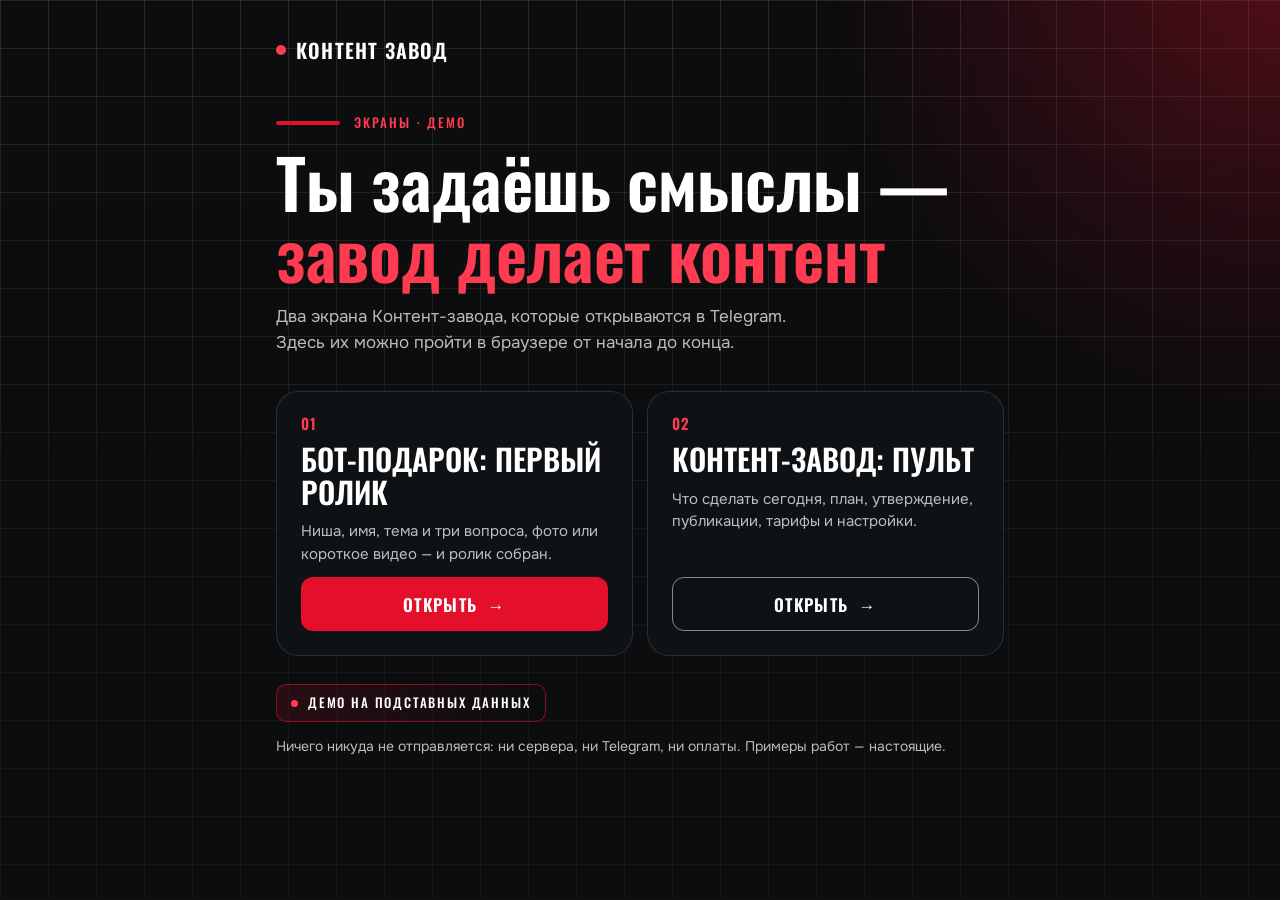
==== commit 98a5aebc: "демо: стартовая страница, новый бот-подарок (podarok/) и свежий пульт завода (zavod/); app/ — перена" ====
--- a/app/index.html
+++ b/app/index.html
@@ -1,384 +1,3 @@
-<!doctype html>
-<html lang="ru">
-<head>
-<meta charset="utf-8">
-<meta name="viewport" content="width=device-width, initial-scale=1, viewport-fit=cover, maximum-scale=1, user-scalable=no">
-<meta name="color-scheme" content="dark">
-<meta name="theme-color" content="#0B0D0F">
-<meta name="robots" content="noindex, nofollow">
-<title>КОНТЕНТ ЗАВОД — твой ролик</title>
-<!-- единственный внешний скрипт: мост Telegram. Шрифты, картинки и пример ролика — локальные -->
-<script src="https://telegram.org/js/telegram-web-app.js"></script>
-<link rel="icon" href="data:image/svg+xml,%3Csvg xmlns='http://www.w3.org/2000/svg' viewBox='0 0 16 16'%3E%3Ccircle cx='8' cy='8' r='6' fill='%23FF3B52'/%3E%3C/svg%3E">
-<link rel="stylesheet" href="app.css">
-</head>
-<body>
-
-<div class="bg" aria-hidden="true"><div class="grid"></div><div class="glow"></div></div>
-
-<header class="top" id="top">
-  <button class="back" id="backBtn" type="button" aria-label="Назад">
-    <svg viewBox="0 0 24 24"><path d="M15 5l-7 7 7 7"/></svg>
-  </button>
-  <div class="logo"><i></i>КОНТЕНТ ЗАВОД</div>
-  <div class="steps" id="steps" aria-hidden="true"><i></i><i></i><i></i><i></i><i></i><i></i><i></i></div>
-</header>
-
-<main id="app">
-
-<!-- 1. ПРИВЕТСТВИЕ + ПРИМЕР -->
-<section class="scr" data-screen="welcome" aria-labelledby="h-welcome">
-  <span class="plaque in"><i></i>Подарок · бесплатно</span>
-  <h1 id="h-welcome" class="title">
-    <span class="ln"><span>Ролик о том,</span></span>
-    <span class="ln"><span>как ты работаешь</span></span>
-    <span class="ln"><span><em>с клиентом</em></span></span>
-  </h1>
-  <p class="lead in d2">Пришли свои фото и опиши шаги работы — завод соберёт анимированный вертикальный ролик — для сторис и Reels.</p>
-  <div class="counter" id="counter" hidden><span class="counter-pulse" aria-hidden="true"></span><span>Завод уже собрал <b id="cntNum">0</b> <span id="cntWord">роликов</span></span></div>
-
-  <figure class="example in d3">
-    <div class="phone">
-      <div class="scr9">
-        <video id="exVideo" src="primer/example.mp4" poster="primer/example.jpg" playsinline muted loop autoplay preload="metadata"></video>
-        <button class="snd" type="button" data-for="exVideo" aria-label="Включить звук">
-          <svg viewBox="0 0 24 24"><path d="M4 9v6h4l5 4V5L8 9H4z"/><path class="x" d="M17 9l5 6M22 9l-5 6"/><path class="w" d="M17 8.5a5 5 0 010 7M19.5 6a8.5 8.5 0 010 12"/></svg>
-        </button>
-        <div class="vprog"><i data-prog="exVideo"></i></div>
-      </div>
-    </div>
-    <figcaption><span class="dot"></span>Пример: так завод собрал ролик про наше обучение</figcaption>
-  </figure>
-
-  <div class="gal" id="gal" hidden>
-    <div class="gal-h"><span class="eyebrow">Ролики участников</span></div>
-    <div class="gal-row" id="galRow"></div>
-  </div>
-
-  <div class="eyebrow in d3">Что нужно от тебя</div>
-  <ol class="how">
-    <li class="in d3"><b>01</b><div><strong>Фото</strong><span>1–3 своих фото, одно из них — портрет</span></div></li>
-    <li class="in d4"><b>02</b><div><strong>О тебе</strong><span>Имя, ник и чем занимаешься — одной фразой</span></div></li>
-    <li class="in d5"><b>03</b><div><strong>Шаги работы</strong><span>4–7 шагов. Не знаешь, как описать, — предложим сами</span></div></li>
-    <li class="in d5"><b>04</b><div><strong>Готовый ролик</strong><span>Три файла — здесь и в чате с ботом</span></div></li>
-  </ol>
-  <p class="fine in d5">Смыслы и фото — твои. Машинной становится только сборка.</p>
-</section>
-
-<!-- 2. СОГЛАСИЕ + ФОТО -->
-<section class="scr" data-screen="photos" aria-labelledby="h-photos">
-  <div class="eyebrow">Шаг 1 из 4</div>
-  <h2 id="h-photos" class="title2">Твои <em>фото</em></h2>
-  <p class="lead">От одного до трёх. Первое — портрет: лицо крупно, хороший свет.</p>
-
-  <label class="consent" id="consentBox">
-    <input type="checkbox" id="consent">
-    <span class="cb" aria-hidden="true"></span>
-    <span class="ctext">Соглашаюсь на обработку моих фото. Они нужны только для этого ролика и удаляются через 7 дней. <button type="button" class="inline-link" id="policyLink">Политика обработки данных</button></span>
-  </label>
-
-  <div class="slots" id="slots">
-    <button class="slot main" type="button" data-slot="0"><span class="slot-empty"><span class="plus"><svg viewBox="0 0 24 24"><path d="M12 5v14M5 12h14"/></svg></span><b>Портрет</b><small>обязательно</small></span></button>
-    <button class="slot" type="button" data-slot="1"><span class="slot-empty"><span class="plus sm"><svg viewBox="0 0 24 24"><path d="M12 5v14M5 12h14"/></svg></span><b>Ещё фото</b><small>по желанию</small></span></button>
-    <button class="slot" type="button" data-slot="2"><span class="slot-empty"><span class="plus sm"><svg viewBox="0 0 24 24"><path d="M12 5v14M5 12h14"/></svg></span><b>Ещё фото</b><small>по желанию</small></span></button>
-  </div>
-  <input type="file" id="fileInput" accept="image/*" multiple hidden>
-  <p class="slot-hint" id="slotHint">Сначала отметь согласие — потом откроется загрузка.</p>
-  <button class="demo-fill" id="demoFill" type="button" hidden>Демо: взять примеры фото</button>
-
-  <details class="tips">
-    <summary>Какие фото подойдут</summary>
-    <ul>
-      <li><b>Портрет.</b> Ты смотришь в камеру, лицо крупно, свет спереди или сбоку. Можно селфи.</li>
-      <li><b>Ещё фото.</b> Ты за работой, с ноутбуком, на встрече или выступлении — то, что показывает твоё дело.</li>
-      <li><b>Только ты.</b> Без чужих лиц на первом плане — ролик про тебя.</li>
-      <li><b>Вертикальные лучше.</b> Горизонтальные тоже примем, но обрежем по бокам.</li>
-    </ul>
-  </details>
-  <div class="upbar" id="upbar" hidden><i><u id="upProg"></u></i><span id="upText">Загружаю…</span></div>
-</section>
-
-<!-- 3. О ТЕБЕ -->
-<section class="scr" data-screen="about" aria-labelledby="h-about">
-  <div class="eyebrow">Шаг 2 из 4</div>
-  <h2 id="h-about" class="title2">Расскажи <em>о себе</em></h2>
-  <p class="lead">Эти слова будут в ролике — пиши так, как хочешь, чтобы тебя видели.</p>
-
-  <div class="field">
-    <label for="imya">Как тебя подписать</label>
-    <input id="imya" maxlength="40" autocomplete="name" placeholder="Например: Анна Смирнова">
-  </div>
-  <div class="field">
-    <label for="nik">Ник в соцсетях</label>
-    <input id="nik" maxlength="40" autocomplete="off" autocapitalize="off" spellcheck="false" placeholder="@anna.smm">
-  </div>
-  <div class="field">
-    <label for="niche">Чем ты занимаешься <small>одной фразой</small></label>
-    <input id="niche" maxlength="90" autocomplete="off" placeholder="Например: дизайн интерьеров под ключ">
-    <div class="hint"><span>По этой фразе завод подскажет шаги, если понадобится.</span></div>
-  </div>
-  <div class="field">
-    <label for="zagolovok">Заголовок ролика <small>необязательно</small></label>
-    <input id="zagolovok" maxlength="40" autocomplete="off" placeholder="КАК Я РАБОТАЮ С КЛИЕНТОМ">
-    <div class="hint"><span>Пусто — поставим «Как я работаю с клиентом».</span><b id="zgCount">0/40</b></div>
-  </div>
-</section>
-
-<!-- 4. ШАГИ -->
-<section class="scr" data-screen="steps" aria-labelledby="h-steps">
-  <div class="eyebrow">Шаг 3 из 4</div>
-  <h2 id="h-steps" class="title2">Как ты ведёшь <em>клиента</em></h2>
-  <p class="lead">От 4 до 7 шагов: от первого касания до результата. У каждого — короткое название и пояснение в одну строку.</p>
-
-  <button class="suggest" id="suggestBtn" type="button">
-    <svg viewBox="0 0 24 24"><path d="M12 3l1.8 4.7L18.5 9.5 13.8 11.3 12 16l-1.8-4.7L5.5 9.5l4.7-1.8z"/><path d="M19 15l.8 2.2L22 18l-2.2.8L19 21l-.8-2.2L16 18l2.2-.8z"/></svg>
-    <span><b>Предложи шаги сам</b><small id="suggestSub">По твоей нише — потом поправишь</small></span>
-  </button>
-
-  <button class="voice" id="voiceBtn" type="button" hidden>
-    <svg viewBox="0 0 24 24"><rect x="9" y="3" width="6" height="11" rx="3"/><path d="M5.5 11a6.5 6.5 0 0013 0M12 17.5V21M8.5 21h7"/></svg>
-    <span><b>Надиктовать голосом</b><small>Расскажи боту — он разложит на шаги</small></span>
-  </button>
-  <div class="voice-wait" id="voiceWait" hidden role="status" aria-live="polite">
-    <span class="eq" aria-hidden="true"><i></i><i></i><i></i><i></i><i></i></span>
-    <span class="vw-t"><b id="voiceWaitH">Жду голосовое</b><small id="voiceWaitText">В чате с ботом удерживай микрофон и расскажи по порядку, как ведёшь клиента. Шаги появятся здесь сами.</small></span>
-    <button type="button" class="vw-x" id="voiceStop" aria-label="Не ждать голосовое"><svg viewBox="0 0 24 24"><path d="M6 6l12 12M18 6L6 18"/></svg></button>
-  </div>
-
-  <ol class="shagi" id="shagi"></ol>
-  <button class="add-step" id="addStep" type="button"><svg viewBox="0 0 24 24"><path d="M12 5v14M5 12h14"/></svg>Добавить шаг</button>
-  <p class="fine" id="stepsNote"></p>
-</section>
-
-<!-- 5. ЦВЕТ -->
-<section class="scr" data-screen="color" aria-labelledby="h-color">
-  <div class="eyebrow">Шаг 4 из 4</div>
-  <h2 id="h-color" class="title2">Цвет и <em>стиль</em></h2>
-  <p class="lead">Необязательно. По умолчанию — красный Контент-завода. Ниже — твой ролик до сборки.</p>
-
-  <div class="swatches" id="swatches" role="radiogroup" aria-label="Цвет акцента"></div>
-  <p class="sw-cap" id="swCap">Красный завода</p>
-
-  <div class="styles" id="styles" hidden>
-    <div class="styles-h">Оформление</div>
-    <div class="style-row" id="styleRow" role="radiogroup" aria-label="Оформление ролика"></div>
-  </div>
-
-  <div class="mock" id="mock" aria-hidden="true">
-    <div class="mock-live"><i></i>Живой макет</div>
-    <div class="phone">
-      <div class="scr9 mk" id="mk">
-        <div class="mk-glow"></div>
-        <div class="mk-bars" id="mkBars"></div>
-        <div class="mk-head">
-          <div class="mk-eb"><i></i><span id="mkEb">ПО ШАГАМ</span></div>
-          <div class="mk-h" id="mkH">КАК Я РАБОТАЮ <em>С КЛИЕНТОМ</em></div>
-          <div class="mk-line" id="mkLine"><u id="mkRun"></u></div>
-        </div>
-        <div class="mk-stage" id="mkStage"></div>
-        <div class="mk-foot"><img id="mkAva" alt=""><span><b id="mkName">ТВОЁ ИМЯ</b><small id="mkNik">@nik</small></span></div>
-      </div>
-    </div>
-    <p class="mock-cap">Так пойдут твои шаги в ролике. Точный вид соберёт завод.</p>
-  </div>
-</section>
-
-<!-- 6. СБОРКА -->
-<section class="scr" data-screen="build" aria-labelledby="h-build">
-  <div class="eyebrow">Сборка</div>
-  <h2 id="h-build" class="title2">Собираю <em>твой ролик</em>…</h2>
-
-  <div class="machine" aria-hidden="true">
-    <svg class="ring" viewBox="0 0 200 200">
-      <defs><linearGradient id="rg" x1="0" y1="0" x2="1" y2="1"><stop offset="0" stop-color="#FF6A7C"/><stop offset="1" stop-color="#E4102B"/></linearGradient></defs>
-      <circle class="trk" cx="100" cy="100" r="88"/>
-      <circle class="val" id="ringVal" cx="100" cy="100" r="88"/>
-      <circle class="orb" cx="100" cy="12" r="5"/>
-    </svg>
-    <div class="pct"><b id="pctNum">0</b><span>%</span></div>
-  </div>
-  <div class="stage" role="status" aria-live="polite">
-    <span class="dot"></span><span id="stageText">Готовлю фото</span>
-  </div>
-  <p class="stage-detail" id="stageDetail" aria-live="polite"></p>
-  <div class="queue" id="queueBox" hidden>Перед тобой в очереди: <b id="queueNum">1</b></div>
-
-  <div class="belt" id="beltBox" aria-hidden="true"><div class="belt-track" id="belt"></div><span class="scan"></span></div>
-
-  <div class="reel" id="reel" hidden>
-    <div class="reel-h"><span>Кадры твоего ролика</span><b id="reelCount">0</b></div>
-    <div class="reel-track" id="reelTrack"></div>
-  </div>
-
-  <p class="note-chat">Можно свернуть приложение — готовые ролики придут тебе в чат от бота.</p>
-
-  <div class="warm">
-    <div class="warm-h">Пока ждёшь: завод умеет ещё…</div>
-    <div class="warm-view" id="warm"></div>
-    <div class="warm-dots" id="warmDots"></div>
-  </div>
-</section>
-
-<!-- 7. ГОТОВО + ДОЖИМ -->
-<section class="scr" data-screen="done" aria-labelledby="h-done">
-  <div class="burst" aria-hidden="true"><i></i><i></i><i></i></div>
-  <span class="plaque"><i></i>Готово</span>
-  <h2 id="h-done" class="title2">Твой ролик — <em>готов</em></h2>
-
-  <div class="fmt-tabs" role="tablist" id="fmtTabs">
-    <button type="button" role="tab" data-fmt="instagram" class="on" aria-selected="true">Instagram</button>
-    <button type="button" role="tab" data-fmt="telegram" aria-selected="false">Telegram</button>
-    <button type="button" role="tab" data-fmt="youtube" aria-selected="false">YouTube</button>
-  </div>
-
-  <div class="player">
-    <div class="phone big">
-      <div class="scr9">
-        <video id="video" playsinline loop muted preload="auto"></video>
-        <button class="snd" type="button" data-for="video" aria-label="Включить звук">
-          <svg viewBox="0 0 24 24"><path d="M4 9v6h4l5 4V5L8 9H4z"/><path class="x" d="M17 9l5 6M22 9l-5 6"/><path class="w" d="M17 8.5a5 5 0 010 7M19.5 6a8.5 8.5 0 010 12"/></svg>
-        </button>
-        <div class="vprog"><i data-prog="video"></i></div>
-        <button class="fs-btn" type="button" id="fsBtn" aria-label="Смотреть на весь экран">
-          <svg viewBox="0 0 24 24"><path d="M4 9V4h5M20 9V4h-5M4 15v5h5M20 15v5h-5"/></svg>
-        </button>
-      </div>
-    </div>
-  </div>
-
-  <button class="btn story block" id="storyBtn" type="button" hidden>
-    <svg viewBox="0 0 24 24"><circle cx="12" cy="12" r="9" stroke-dasharray="4 2.6"/><path d="M12 8v8M8 12h8"/></svg>Выложить в сторис
-  </button>
-
-  <div class="files" id="files">
-    <div class="frow"><span class="fic">IG</span><span class="fnm"><b>Instagram</b><small>Reels</small></span><button class="btn white sm" type="button" data-dl="instagram"><svg viewBox="0 0 24 24"><path d="M12 4v11M7 10l5 5 5-5M5 20h14"/></svg>Скачать</button></div>
-    <div class="frow"><span class="fic">TG</span><span class="fnm"><b>Telegram</b><small>сторис</small></span><button class="btn white sm" type="button" data-dl="telegram"><svg viewBox="0 0 24 24"><path d="M12 4v11M7 10l5 5 5-5M5 20h14"/></svg>Скачать</button></div>
-    <div class="frow"><span class="fic">YT</span><span class="fnm"><b>YouTube</b><small>Shorts</small></span><button class="btn white sm" type="button" data-dl="youtube"><svg viewBox="0 0 24 24"><path d="M12 4v11M7 10l5 5 5-5M5 20h14"/></svg>Скачать</button></div>
-  </div>
-  <div class="unlock" id="unlockBox" hidden>
-    <div class="unlock-t"><b>Instagram и YouTube — за подписку</b><small id="unlockText">Подпишись на канал завода — и оба формата откроются здесь же.</small></div>
-    <button class="btn white sm" type="button" id="unlockBtn"><svg viewBox="0 0 24 24"><rect x="5" y="11" width="14" height="10" rx="2"/><path d="M8 11V8a4 4 0 018 0"/></svg><span id="unlockLbl">Открыть за подписку</span></button>
-  </div>
-  <p class="fine center">Ролик придёт тебе и в чат от бота — оттуда удобно переслать и выложить.</p>
-  <button class="link-btn" id="chatBtn" type="button">Перейти в чат с ботом</button>
-
-  <div class="vau">
-    <div class="ba" id="baBox" hidden>
-      <div class="vau-h">До и после</div>
-      <div class="ba-view" id="baView">
-        <img class="ba-after" id="baAfter" alt="Кадр из твоего ролика">
-        <div class="ba-before" id="baBefore"><img id="baBeforeImg" alt="Твоё фото"></div>
-        <span class="ba-tag l">Было: фото</span><span class="ba-tag r">Стало: ролик</span>
-        <div class="ba-knob" id="baKnob"><i></i></div>
-      </div>
-    </div>
-
-    <div class="hours" id="hoursBox" hidden>
-      <div class="hours-n">≈<b id="hoursNum">0</b><span>ч</span></div>
-      <p id="hoursText">столько потратил бы монтажёр на такой ролик. У завода ушло несколько минут.</p>
-    </div>
-
-    <div class="post" id="postBox" hidden>
-      <div class="vau-h">Текст к посту</div>
-      <div class="post-txt" id="postText"></div>
-      <button class="btn ghost block" type="button" id="copyBtn"><svg viewBox="0 0 24 24"><rect x="8" y="8" width="12" height="12" rx="2"/><path d="M16 8V5a1 1 0 00-1-1H5a1 1 0 00-1 1v10a1 1 0 001 1h3"/></svg><span id="copyLbl">Скопировать текст</span></button>
-    </div>
-
-    <button class="gift" id="giftBtn" type="button" hidden>
-      <span class="gift-ic"><svg viewBox="0 0 24 24"><rect x="3.5" y="9" width="17" height="11.5" rx="1.5"/><path d="M2.5 9h19v-3.5h-19zM12 5.5v15M12 5.5C9 1.5 5.5 3.5 8 5.5M12 5.5c3-4 6.5-2 4 0"/></svg></span>
-      <span><b>Подарить ролик другу</b><small id="giftSub">Друг соберёт свой — тебе ещё одна бесплатная сборка</small></span>
-    </button>
-
-    <button class="redo" id="redoBtn" type="button" hidden>
-      <svg viewBox="0 0 24 24"><path d="M4 20h4L19 9l-4-4L4 16z"/><path d="M13.5 6.5l4 4"/></svg>
-      <span><b>Поправить текст и пересобрать</b><small id="redoSub">Одна бесплатная правка</small></span>
-    </button>
-
-    <label class="consent optin" id="optinBox" hidden>
-      <input type="checkbox" id="optin">
-      <span class="cb" aria-hidden="true"></span>
-      <span class="ctext">Можно показать мой ролик в галерее участников — на первом экране приложения.</span>
-    </label>
-  </div>
-
-  <!-- МЯГКОЕ ПРЕДЛОЖЕНИЕ: пульт завода в этом же приложении (zavod/) -->
-  <div class="soft-zavod rv" id="softZavod">
-    <div class="eyebrow">А если так — каждый день?</div>
-    <h3>Подключи <em>завод</em> прямо здесь</h3>
-    <p>Reels, карусели и подписи на твоих смыслах — в этом же Telegram. Присылаешь видео, утверждаешь, а завод выкладывает во все соцсети.</p>
-  </div>
-
-  <!-- ДОЖИМ -->
-  <div class="funnel">
-    <div class="beat rv"><b>01</b><h3>Это — <em>один</em> ролик.</h3><p>Из пары фото и твоих шагов получилось то, что не стыдно выложить.</p></div>
-    <div class="beat rv"><b>02</b><h3>Хочешь, чтобы так собиралось <em>всё</em>?</h3><p>Reels, карусели, сторис, подписи — каждый день. Без вечеров за монтажом и без SMM-специалиста, которого каждый раз учишь заново.</p>
-      <div class="tags"><span>Карусели</span><span>Reels</span><span>Разговорные Reels</span><span>Сторис</span><span>Подписи</span><span>Хуки</span></div></div>
-    <div class="beat rv"><b>03</b><h3>На твоих смыслах, а не шаблонах.</h3><p>Живой созвон-распаковка с Валерией — и у тебя остаётся личная книга смыслов. На ней завод собирает хуки и тексты твоим голосом.</p></div>
-    <div class="beat rv"><b>04</b><h3>И сам <em>публикует</em> во все соцсети.</h3><p>Каждая площадка получает свою подпись и выходит по плану, пока ты занят делом.</p></div>
-    <div class="marq rv" aria-hidden="true"><div class="marq-row"><span>Instagram</span><span>ВКонтакте</span><span>Telegram</span><span>YouTube</span><span>Threads</span><span>Дзен</span><span>Rutube</span><span>Одноклассники</span><span>Instagram</span><span>ВКонтакте</span><span>Telegram</span><span>YouTube</span><span>Threads</span><span>Дзен</span><span>Rutube</span><span>Одноклассники</span></div></div>
-
-    <div class="offer rv">
-      <div class="offer-glow" aria-hidden="true"></div>
-      <span class="badge">Это Контент-завод</span>
-      <h3 class="offer-h">Реши вопрос с контентом <em>раз и навсегда</em></h3>
-      <p>Хочешь, чтобы твой контент собирался с ещё более глубокими смыслами и хуками — автоматически, каждый день, и сам публиковался во все соцсети? Подключай завод прямо здесь, в Telegram.</p>
-      <ul class="offer-list">
-        <li>Не подрядчик и не сервис, а программа, которая стоит у тебя</li>
-        <li>На твоих смыслах и твоей съёмке — без ИИ-аватаров</li>
-        <li>Пройдём вместе или сделаем за тебя — как тебе удобнее</li>
-      </ul>
-      <!-- одна главная кнопка экрана: пульт завода в этом же приложении (zavod/) -->
-      <button class="btn mega" id="zavodBtn" type="button"><span>Подключить завод</span><span class="arr">→</span></button>
-      <button class="btn ghost block" id="siteBtn" type="button">Подробнее на сайте</button>
-      <!-- бывшая «Забрать Контент-завод»: прямая оплата (S.offer.pay_url) — теперь второстепенной ссылкой -->
-      <button class="link-btn" id="payBtn" type="button">Сразу к оплате</button>
-      <p class="formula">Подрядчик уходит и забирает всё. Система остаётся у тебя.</p>
-    </div>
-
-    <div class="codeword rv">
-      <div class="cw-word">ЗАВОД</div>
-      <p><b>Хочешь сначала посмотреть вживую?</b> Напиши Валерии слово <b class="acc">ЗАВОД</b> — она расскажет, как работает наша автоматизация, и позовёт на ближайший эфир или созвон.</p>
-      <button class="btn block" id="callBtn" type="button" hidden><svg viewBox="0 0 24 24"><rect x="3.5" y="5" width="17" height="15" rx="2"/><path d="M3.5 10h17M8 3v4M16 3v4"/></svg>Записаться на созвон</button>
-      <button class="btn ghost block" id="mgrBtn" type="button"><svg viewBox="0 0 24 24"><path d="M21 4L3 11l6 2 2 6 3-4 5 4 2-15z"/></svg>Написать Валерии</button>
-    </div>
-  </div>
-</section>
-
-<!-- Ошибка сборки -->
-<section class="scr" data-screen="fail" aria-labelledby="h-fail">
-  <div class="eyebrow">Что-то пошло не так</div>
-  <h2 id="h-fail" class="title2">Ролик <em>не собрался</em></h2>
-  <p class="lead" id="failText">Такое бывает, если фото повреждено или связь оборвалась. Попробуй ещё раз — всё, что ты заполнил, сохранено.</p>
-</section>
-
-</main>
-
-<div class="cta" id="cta"><button class="btn block" id="ctaBtn" type="button"><span id="ctaText">Собрать свой ролик</span><span class="arr">→</span></button></div>
-<div class="theater" id="theater" hidden role="dialog" aria-modal="true" aria-label="Просмотр ролика">
-  <video id="thVideo" playsinline loop preload="auto"></video>
-  <div class="th-cap" id="thCap"></div>
-  <button class="th-x" id="thClose" type="button" aria-label="Закрыть"><svg viewBox="0 0 24 24"><path d="M6 6l12 12M18 6L6 18"/></svg></button>
-</div>
-
-<div class="sheet" id="sheet" hidden role="dialog" aria-modal="true" aria-labelledby="h-sheet">
-  <div class="sheet-bg" id="sheetBg"></div>
-  <div class="sheet-card">
-    <div class="sheet-grip" aria-hidden="true"></div>
-    <h3 id="h-sheet" class="sheet-h">Поправить <em>текст</em></h3>
-    <p class="sheet-sub">Фото и цвет останутся, завод пересоберёт ролик с новым текстом. Правка одна — проверь всё внимательно.</p>
-    <div class="field"><label for="rzZag">Заголовок</label><input id="rzZag" maxlength="40" autocomplete="off"></div>
-    <div class="field"><label for="rzImya">Имя</label><input id="rzImya" maxlength="40" autocomplete="off"></div>
-    <div class="field"><label for="rzNik">Ник</label><input id="rzNik" maxlength="40" autocomplete="off" autocapitalize="off" spellcheck="false"></div>
-    <div class="sheet-steps-h">Шаги</div>
-    <ol class="shagi" id="rzShagi"></ol>
-    <button class="btn block" id="rzGo" type="button"><span>Пересобрать ролик</span><span class="arr">→</span></button>
-    <button class="link-btn" id="rzCancel" type="button">Не сейчас</button>
-  </div>
-</div>
-
-<div class="toast" id="toast" role="alert"></div>
-<div class="flash-screen" id="flashScr" aria-hidden="true"></div>
-
-<script src="app.js"></script>
-</body>
-</html>
+<!doctype html><html lang="ru"><head><meta charset="utf-8"><meta name="robots" content="noindex, nofollow"><meta name="viewport" content="width=device-width,initial-scale=1"><title>Контент-завод — демо</title>
+<script>location.replace('../');</script>
+<meta http-equiv="refresh" content="0; url=../"></head><body style="background:#0B0D0F;color:#F5F6F7;font-family:system-ui,sans-serif;padding:24px">Демо переехало. <a style="color:#FF3B52" href="../">Открыть стартовую страницу</a></body></html>
